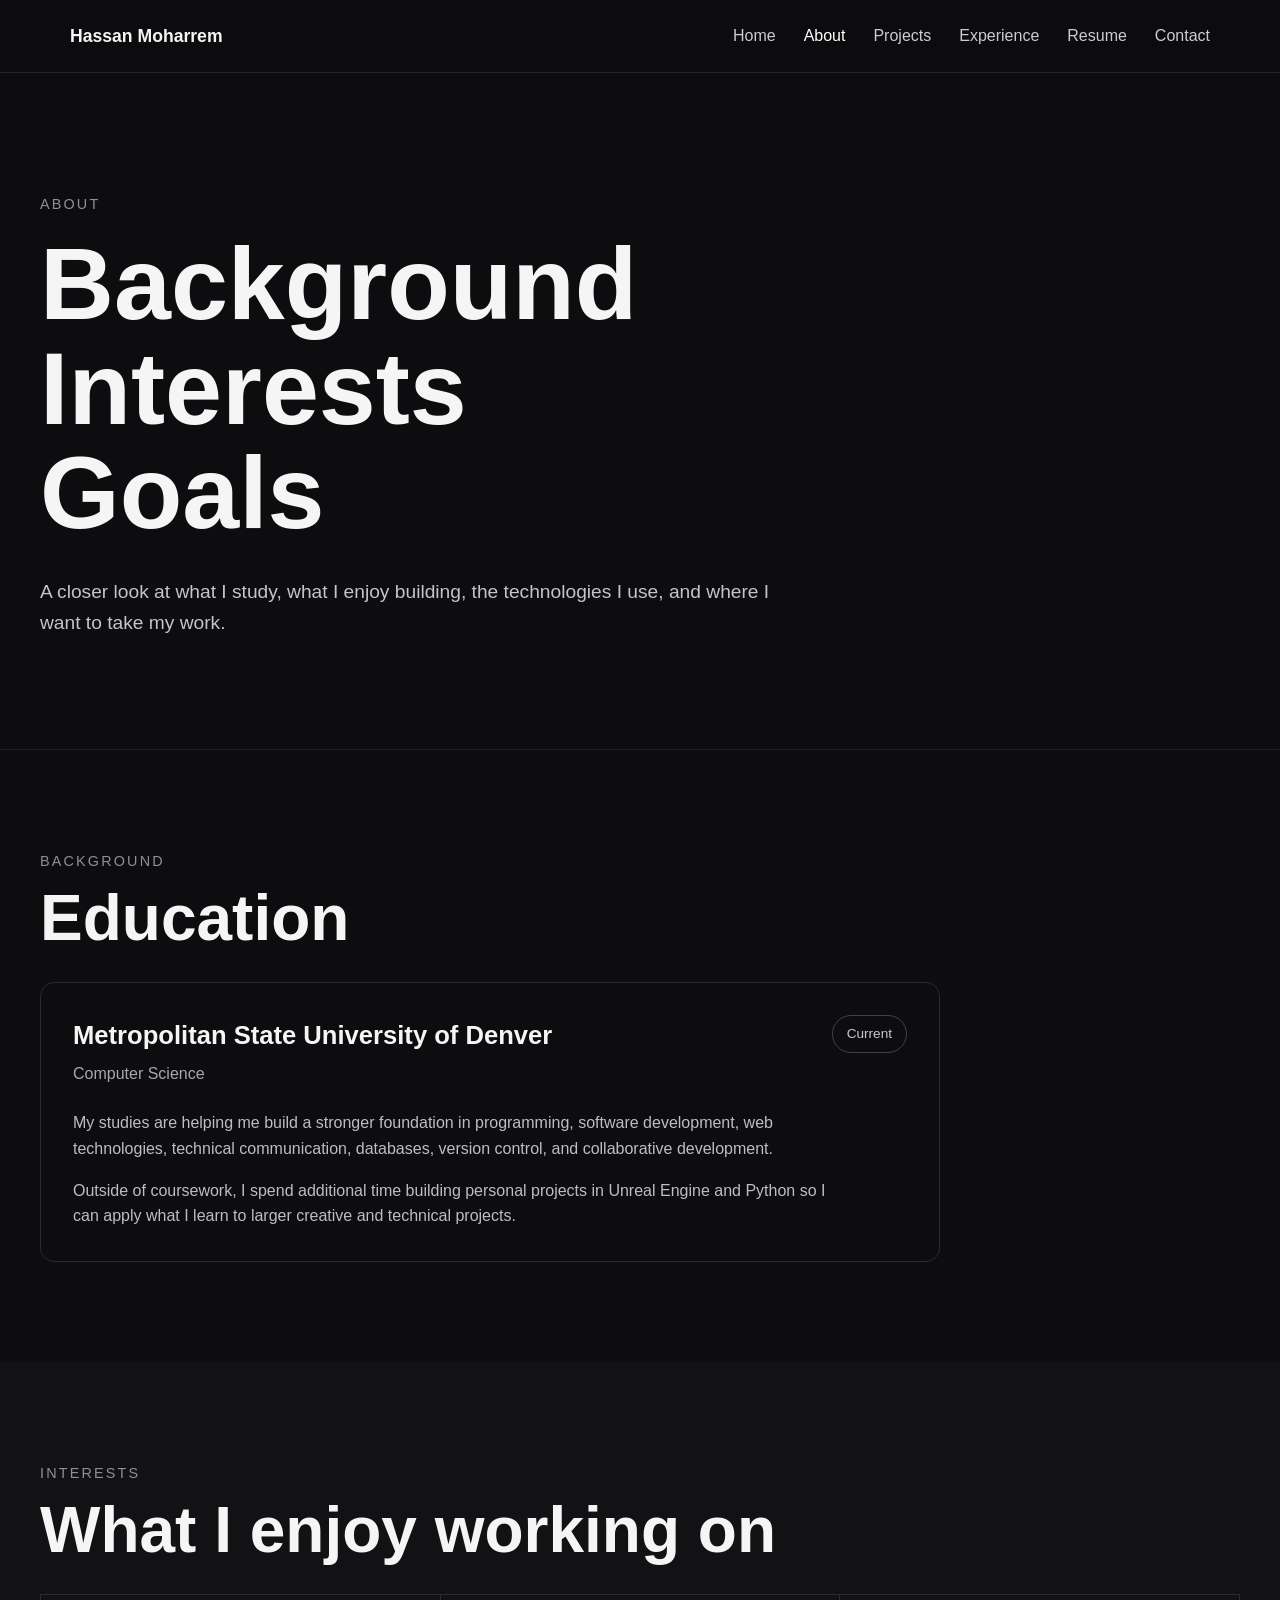
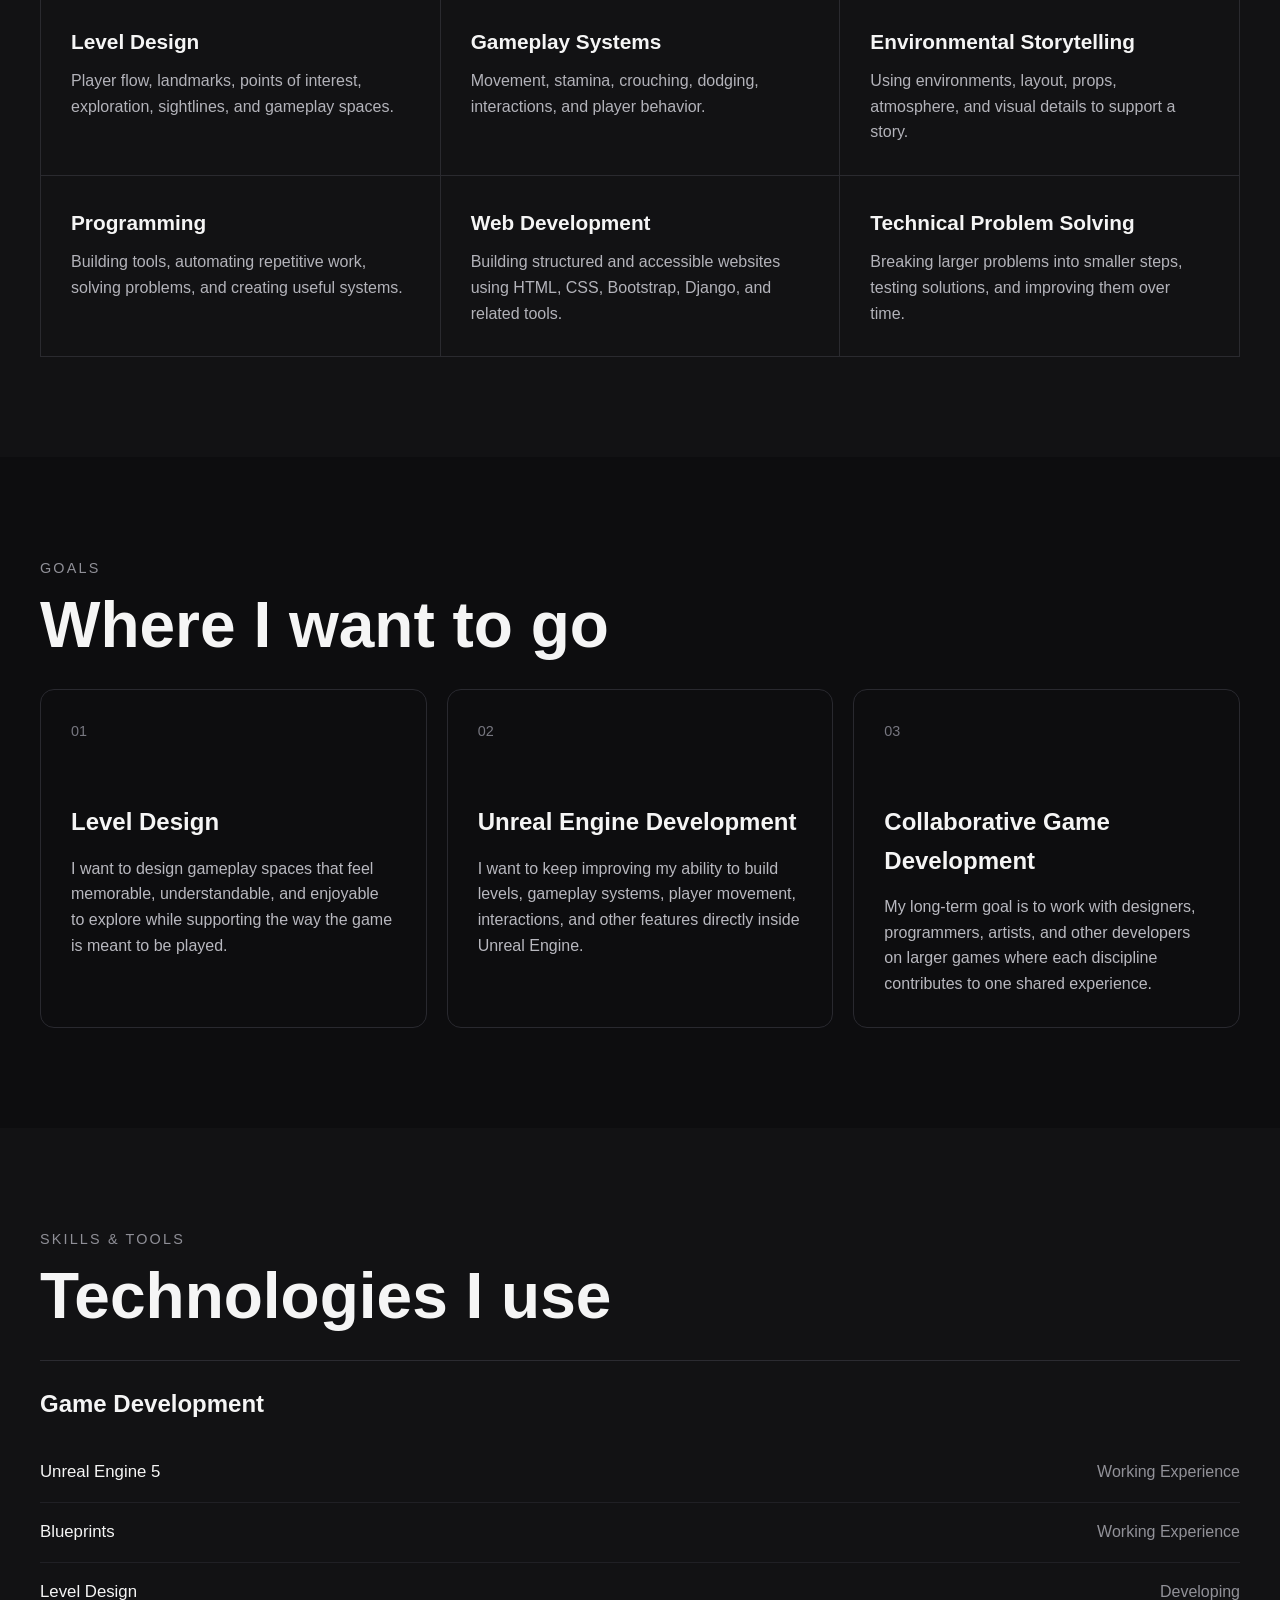
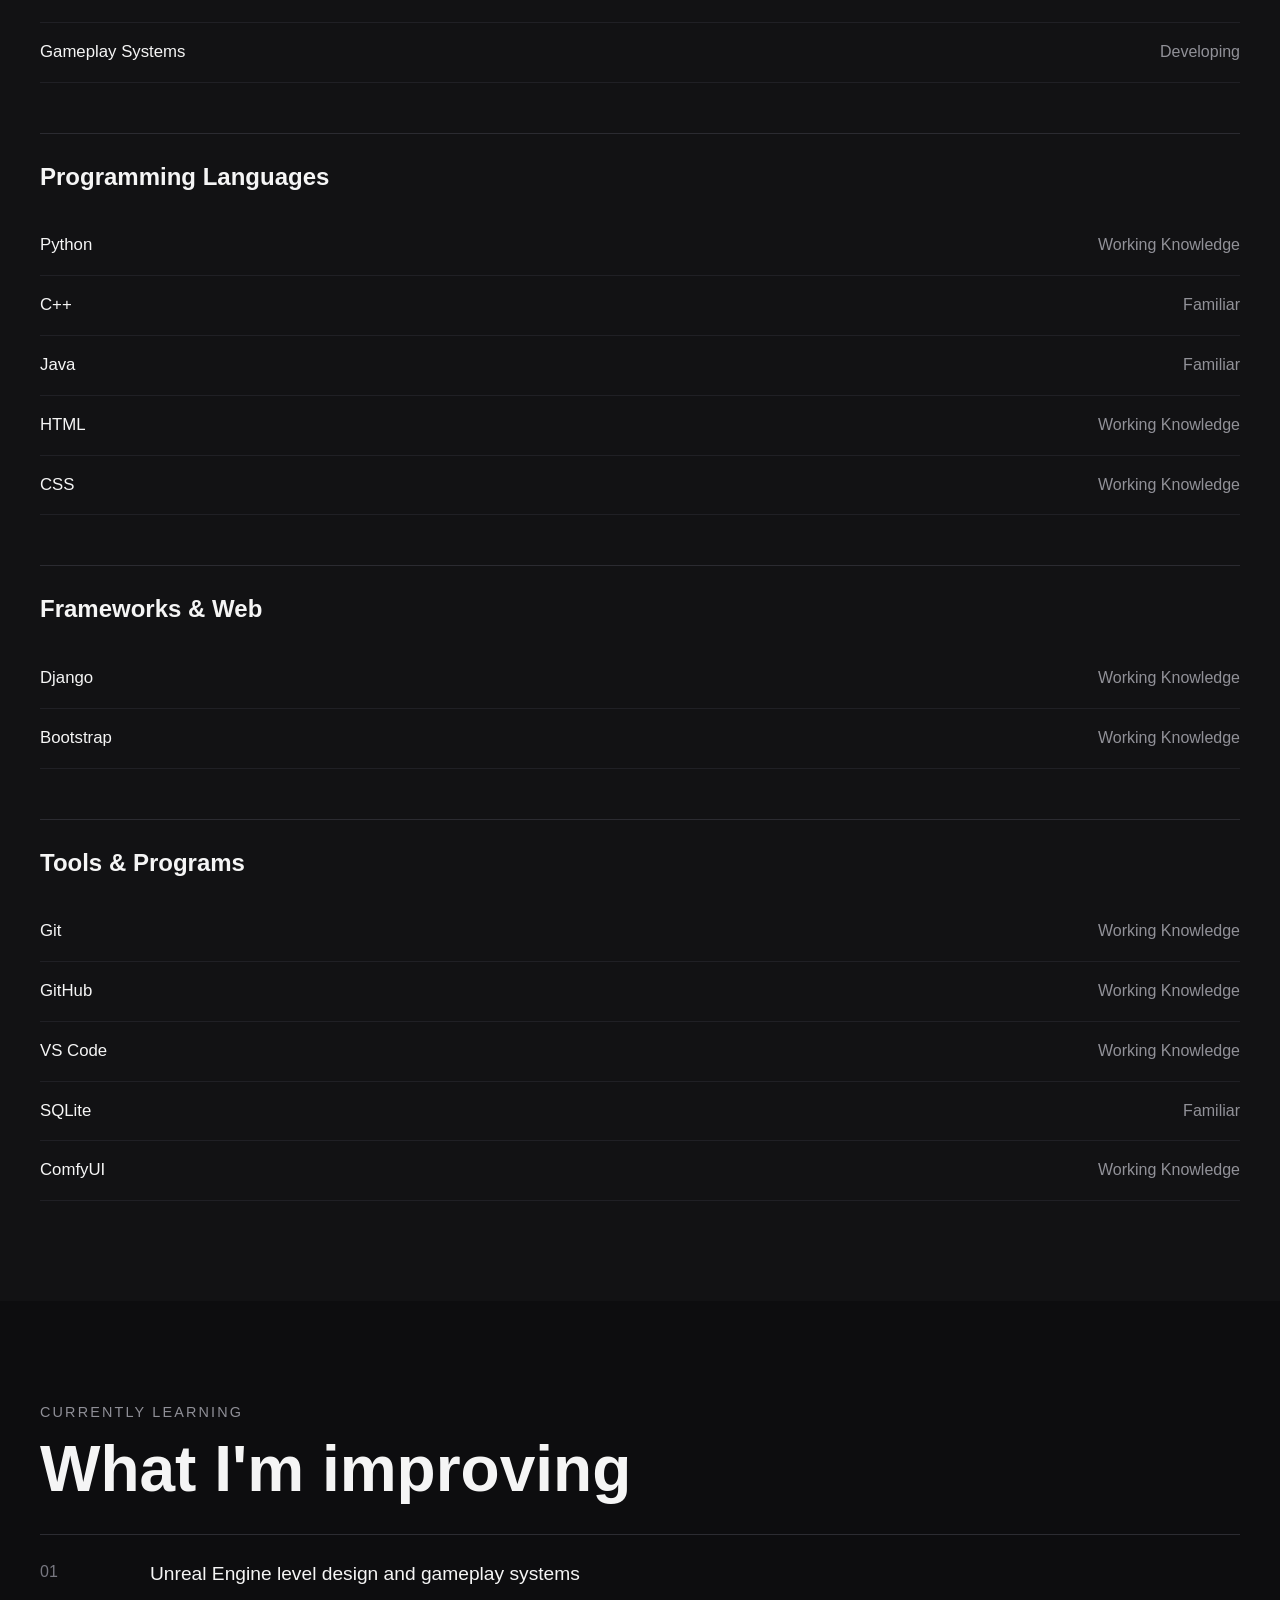
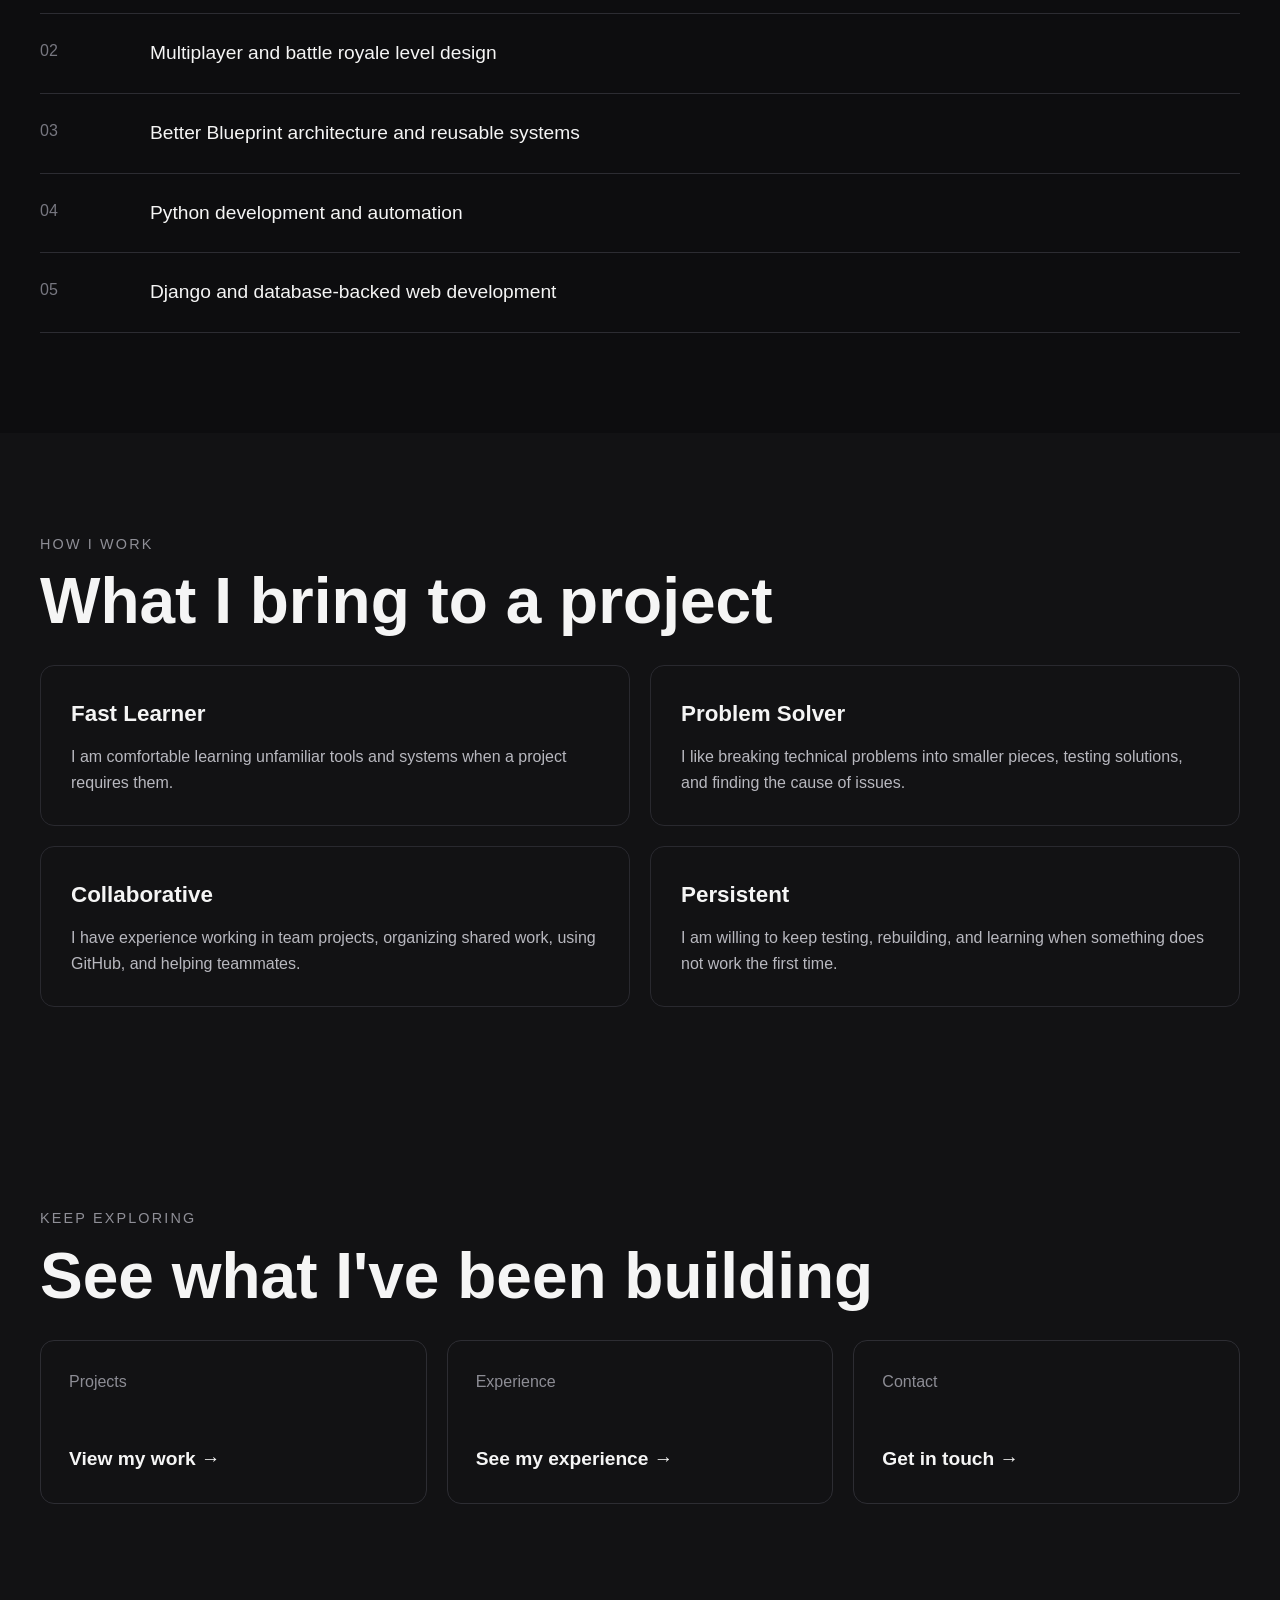
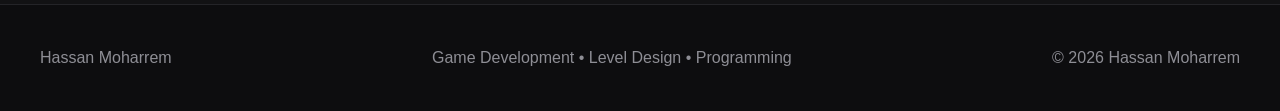
==== about.html @ 83b23154 "Create portfolio website structure and about page" ====
<!doctype html>
<html lang="en">
  <head>
    <meta charset="UTF-8" />

    <meta
      name="viewport"
      content="width=device-width, initial-scale=1.0"
    />

    <title>About | Hassan Moharrem</title>

    <link
      rel="stylesheet"
      href="css/style.css"
    />
  </head>

  <body>

    <header class="site-header">
      <div class="nav-container">

        <a
          href="index.html"
          class="logo"
        >
          Hassan Moharrem
        </a>

        <nav class="main-nav">
          <a href="index.html">Home</a>
          <a href="about.html" class="active-nav">About</a>
          <a href="projects.html">Projects</a>
          <a href="experience.html">Experience</a>
          <a href="resume.html">Resume</a>
          <a href="contact.html">Contact</a>
        </nav>

      </div>
    </header>


    <main>

      <!-- ABOUT HERO -->

      <section class="about-hero">

        <div class="section-container">

          <p class="section-label">
            ABOUT
          </p>

          <div class="about-hero-title">

            <span>
              Background
            </span>

            <span>
              Interests
            </span>

            <span>
              Goals
            </span>

          </div>

          <p class="about-hero-description">
            A closer look at what I study, what I enjoy building,
            the technologies I use, and where I want to take my work.
          </p>

        </div>

      </section>


      <!-- EDUCATION -->

      <section class="section">

        <div class="section-container">

          <p class="section-label">
            BACKGROUND
          </p>

          <h2>
            Education
          </h2>

          <div class="education-card">

            <div class="education-heading">

              <div>

                <h3>
                  Metropolitan State University of Denver
                </h3>

                <p class="education-subtitle">
                  Computer Science
                </p>

              </div>

              <span class="education-status">
                Current
              </span>

            </div>

            <p>
              My studies are helping me build a stronger foundation in
              programming, software development, web technologies,
              technical communication, databases, version control,
              and collaborative development.
            </p>

            <p>
              Outside of coursework, I spend additional time building
              personal projects in Unreal Engine and Python so I can apply
              what I learn to larger creative and technical projects.
            </p>

          </div>

        </div>

      </section>


      <!-- INTERESTS -->

      <section class="section alt-section">

        <div class="section-container">

          <p class="section-label">
            INTERESTS
          </p>

          <h2>
            What I enjoy working on
          </h2>

          <div class="interest-grid">

            <div class="interest-item">

              <h3>
                Level Design
              </h3>

              <p>
                Player flow, landmarks, points of interest, exploration,
                sightlines, and gameplay spaces.
              </p>

            </div>


            <div class="interest-item">

              <h3>
                Gameplay Systems
              </h3>

              <p>
                Movement, stamina, crouching, dodging,
                interactions, and player behavior.
              </p>

            </div>


            <div class="interest-item">

              <h3>
                Environmental Storytelling
              </h3>

              <p>
                Using environments, layout, props, atmosphere,
                and visual details to support a story.
              </p>

            </div>


            <div class="interest-item">

              <h3>
                Programming
              </h3>

              <p>
                Building tools, automating repetitive work,
                solving problems, and creating useful systems.
              </p>

            </div>


            <div class="interest-item">

              <h3>
                Web Development
              </h3>

              <p>
                Building structured and accessible websites using
                HTML, CSS, Bootstrap, Django, and related tools.
              </p>

            </div>


            <div class="interest-item">

              <h3>
                Technical Problem Solving
              </h3>

              <p>
                Breaking larger problems into smaller steps,
                testing solutions, and improving them over time.
              </p>

            </div>

          </div>

        </div>

      </section>


      <!-- GOALS -->

      <section class="section">

        <div class="section-container">

          <p class="section-label">
            GOALS
          </p>

          <h2>
            Where I want to go
          </h2>

          <div class="goal-grid">

            <div class="goal-card">

              <span class="card-number">
                01
              </span>

              <h3>
                Level Design
              </h3>

              <p>
                I want to design gameplay spaces that feel memorable,
                understandable, and enjoyable to explore while supporting
                the way the game is meant to be played.
              </p>

            </div>


            <div class="goal-card">

              <span class="card-number">
                02
              </span>

              <h3>
                Unreal Engine Development
              </h3>

              <p>
                I want to keep improving my ability to build levels,
                gameplay systems, player movement, interactions, and other
                features directly inside Unreal Engine.
              </p>

            </div>


            <div class="goal-card">

              <span class="card-number">
                03
              </span>

              <h3>
                Collaborative Game Development
              </h3>

              <p>
                My long-term goal is to work with designers, programmers,
                artists, and other developers on larger games where each
                discipline contributes to one shared experience.
              </p>

            </div>

          </div>

        </div>

      </section>


      <!-- SKILLS -->

      <section class="section alt-section">

        <div class="section-container">

          <p class="section-label">
            SKILLS & TOOLS
          </p>

          <h2>
            Technologies I use
          </h2>

          <div class="skills-layout">


            <div class="skill-category">

              <div class="skill-category-heading">

                <h3>
                  Game Development
                </h3>

              </div>

              <div class="skill-list">

                <div class="skill-row">
                  <span>Unreal Engine 5</span>
                  <span class="skill-level">Working Experience</span>
                </div>

                <div class="skill-row">
                  <span>Blueprints</span>
                  <span class="skill-level">Working Experience</span>
                </div>

                <div class="skill-row">
                  <span>Level Design</span>
                  <span class="skill-level">Developing</span>
                </div>

                <div class="skill-row">
                  <span>Gameplay Systems</span>
                  <span class="skill-level">Developing</span>
                </div>

              </div>

            </div>


            <div class="skill-category">

              <div class="skill-category-heading">

                <h3>
                  Programming Languages
                </h3>

              </div>

              <div class="skill-list">

                <div class="skill-row">
                  <span>Python</span>
                  <span class="skill-level">Working Knowledge</span>
                </div>

                <div class="skill-row">
                  <span>C++</span>
                  <span class="skill-level">Familiar</span>
                </div>

                <div class="skill-row">
                  <span>Java</span>
                  <span class="skill-level">Familiar</span>
                </div>

                <div class="skill-row">
                  <span>HTML</span>
                  <span class="skill-level">Working Knowledge</span>
                </div>

                <div class="skill-row">
                  <span>CSS</span>
                  <span class="skill-level">Working Knowledge</span>
                </div>

              </div>

            </div>


            <div class="skill-category">

              <div class="skill-category-heading">

                <h3>
                  Frameworks & Web
                </h3>

              </div>

              <div class="skill-list">

                <div class="skill-row">
                  <span>Django</span>
                  <span class="skill-level">Working Knowledge</span>
                </div>

                <div class="skill-row">
                  <span>Bootstrap</span>
                  <span class="skill-level">Working Knowledge</span>
                </div>

              </div>

            </div>


            <div class="skill-category">

              <div class="skill-category-heading">

                <h3>
                  Tools & Programs
                </h3>

              </div>

              <div class="skill-list">

                <div class="skill-row">
                  <span>Git</span>
                  <span class="skill-level">Working Knowledge</span>
                </div>

                <div class="skill-row">
                  <span>GitHub</span>
                  <span class="skill-level">Working Knowledge</span>
                </div>

                <div class="skill-row">
                  <span>VS Code</span>
                  <span class="skill-level">Working Knowledge</span>
                </div>

                <div class="skill-row">
                  <span>SQLite</span>
                  <span class="skill-level">Familiar</span>
                </div>

                <div class="skill-row">
                  <span>ComfyUI</span>
                  <span class="skill-level">Working Knowledge</span>
                </div>

              </div>

            </div>

          </div>

        </div>

      </section>


      <!-- CURRENT LEARNING -->

      <section class="section">

        <div class="section-container">

          <p class="section-label">
            CURRENTLY LEARNING
          </p>

          <h2>
            What I'm improving
          </h2>

          <div class="learning-list">

            <div class="learning-item">
              <span>01</span>
              <p>Unreal Engine level design and gameplay systems</p>
            </div>

            <div class="learning-item">
              <span>02</span>
              <p>Multiplayer and battle royale level design</p>
            </div>

            <div class="learning-item">
              <span>03</span>
              <p>Better Blueprint architecture and reusable systems</p>
            </div>

            <div class="learning-item">
              <span>04</span>
              <p>Python development and automation</p>
            </div>

            <div class="learning-item">
              <span>05</span>
              <p>Django and database-backed web development</p>
            </div>

          </div>

        </div>

      </section>


      <!-- HOW I WORK -->

      <section class="section alt-section">

        <div class="section-container">

          <p class="section-label">
            HOW I WORK
          </p>

          <h2>
            What I bring to a project
          </h2>

          <div class="strength-grid">

            <div class="strength-card">

              <h3>
                Fast Learner
              </h3>

              <p>
                I am comfortable learning unfamiliar tools and systems
                when a project requires them.
              </p>

            </div>


            <div class="strength-card">

              <h3>
                Problem Solver
              </h3>

              <p>
                I like breaking technical problems into smaller pieces,
                testing solutions, and finding the cause of issues.
              </p>

            </div>


            <div class="strength-card">

              <h3>
                Collaborative
              </h3>

              <p>
                I have experience working in team projects, organizing
                shared work, using GitHub, and helping teammates.
              </p>

            </div>


            <div class="strength-card">

              <h3>
                Persistent
              </h3>

              <p>
                I am willing to keep testing, rebuilding, and learning
                when something does not work the first time.
              </p>

            </div>

          </div>

        </div>

      </section>


      <!-- NEXT -->

      <section class="section about-next-section">

        <div class="section-container">

          <p class="section-label">
            KEEP EXPLORING
          </p>

          <h2>
            See what I've been building
          </h2>

          <div class="next-link-grid">

            <a
              href="projects.html"
              class="next-page-card"
            >

              <span>
                Projects
              </span>

              <strong>
                View my work →
              </strong>

            </a>


            <a
              href="experience.html"
              class="next-page-card"
            >

              <span>
                Experience
              </span>

              <strong>
                See my experience →
              </strong>

            </a>


            <a
              href="contact.html"
              class="next-page-card"
            >

              <span>
                Contact
              </span>

              <strong>
                Get in touch →
              </strong>

            </a>

          </div>

        </div>

      </section>

    </main>


    <footer class="site-footer">

      <div class="footer-container">

        <p>
          Hassan Moharrem
        </p>

        <p>
          Game Development • Level Design • Programming
        </p>

        <p>
          © 2026 Hassan Moharrem
        </p>

      </div>

    </footer>


    <script src="js/main.js"></script>

  </body>
</html>
---- css/style.css ----
* {
  box-sizing: border-box;
  margin: 0;
  padding: 0;
}

html {
  scroll-behavior: smooth;
}

body {
  background-color: #0d0d0f;
  color: #f5f5f5;
  font-family: Arial, Helvetica, sans-serif;
  line-height: 1.6;
}

a {
  color: inherit;
  text-decoration: none;
}


/* =========================================
   NAVIGATION
   ========================================= */

.site-header {
  position: sticky;
  top: 0;
  background-color: rgba(13, 13, 15, 0.95);
  border-bottom: 1px solid #242428;
  z-index: 1000;
}

.nav-container {
  max-width: 1200px;
  margin: 0 auto;
  padding: 22px 30px;

  display: flex;
  align-items: center;
  justify-content: space-between;
}

.logo {
  font-size: 1.1rem;
  font-weight: 700;
}

.main-nav {
  display: flex;
  gap: 28px;
}

.main-nav a {
  color: #ccccd1;
  transition: color 0.2s ease;
}

.main-nav a:hover {
  color: white;
}

.main-nav .active-nav {
  color: white;
}


/* =========================================
   HOME HERO
   ========================================= */

.hero {
  min-height: 78vh;

  display: flex;
  align-items: center;

  padding: 80px 30px;
}

.hero-content {
  max-width: 1200px;
  width: 100%;
  margin: 0 auto;
}

.hero-kicker {
  color: #9b9ba3;
  font-size: 1rem;
  margin-bottom: 20px;
}

.hero h1 {
  font-size: clamp(3.5rem, 9vw, 7rem);
  line-height: 0.95;
  margin-bottom: 30px;
}

.hero-description {
  max-width: 780px;
  color: #c8c8cd;
  font-size: 1.2rem;
  margin-bottom: 16px;
}

.hero-buttons {
  display: flex;
  gap: 16px;
  margin-top: 32px;
  flex-wrap: wrap;
}


/* =========================================
   BUTTONS
   ========================================= */

.button {
  display: inline-block;
  padding: 14px 22px;
  border-radius: 8px;
  font-weight: 600;

  transition:
    background-color 0.2s ease,
    border-color 0.2s ease,
    transform 0.2s ease;
}

.button:hover {
  transform: translateY(-2px);
}

.primary-button {
  background-color: #f5f5f5;
  color: #111111;
}

.primary-button:hover {
  background-color: #d8d8dc;
}

.secondary-button {
  border: 1px solid #44444b;
  color: #f5f5f5;
}

.secondary-button:hover {
  border-color: #777780;
}


/* =========================================
   GENERAL SECTIONS
   ========================================= */

.section {
  padding: 100px 30px;
}

.alt-section {
  background-color: #121214;
}

.section-container {
  max-width: 1200px;
  margin: 0 auto;
}

.section-label {
  color: #8f8f97;
  font-size: 0.9rem;
  letter-spacing: 0.15em;
  margin-bottom: 12px;
}

.section h2 {
  font-size: clamp(2.2rem, 5vw, 4rem);
  line-height: 1.05;
  margin-bottom: 30px;
}


/* =========================================
   HOME CURRENT FOCUS
   ========================================= */

.focus-grid {
  display: grid;
  grid-template-columns: repeat(2, 1fr);
  gap: 20px;
}

.focus-card {
  background-color: #151518;
  border: 1px solid #26262b;
  border-radius: 12px;
  padding: 28px;

  transition:
    transform 0.2s ease,
    border-color 0.2s ease;
}

.focus-card:hover {
  transform: translateY(-4px);
  border-color: #55555d;
}

.focus-card h3 {
  margin-bottom: 10px;
  font-size: 1.4rem;
}

.focus-card p {
  color: #bcbcc2;
}


/* =========================================
   FEATURED PROJECT
   ========================================= */

.featured-project {
  background-color: #121214;
}

.featured-description {
  color: #c5c5ca;
  max-width: 760px;
  font-size: 1.1rem;
  margin-bottom: 22px;
}

.project-tags {
  display: flex;
  gap: 10px;
  flex-wrap: wrap;
  margin-bottom: 30px;
}

.project-tags span {
  border: 1px solid #343439;
  border-radius: 999px;
  padding: 8px 14px;
  color: #bcbcc2;
  font-size: 0.9rem;

  transition:
    border-color 0.2s ease,
    color 0.2s ease;
}

.project-tags span:hover {
  border-color: #66666f;
  color: white;
}


/* =========================================
   HOME ABOUT
   ========================================= */

.home-about p {
  max-width: 720px;
  color: #c1c1c7;
  font-size: 1.1rem;
  margin-bottom: 22px;
}

.text-link {
  font-weight: 600;
}

.text-link:hover {
  text-decoration: underline;
}


/* =========================================
   ABOUT HERO
   ========================================= */

.about-hero {
  padding: 120px 30px 110px;
  border-bottom: 1px solid #202024;
}

.about-hero-title {
  display: flex;
  flex-direction: column;
  gap: 4px;

  margin-top: 18px;
  margin-bottom: 34px;

  font-size: clamp(3rem, 8vw, 6.5rem);
  line-height: 0.98;
  font-weight: 700;
}

.about-hero-title span {
  display: block;
}

.about-hero-description {
  max-width: 760px;
  color: #c4c4ca;
  font-size: 1.2rem;
}


/* =========================================
   EDUCATION
   ========================================= */

.education-card {
  border: 1px solid #2a2a30;
  border-radius: 14px;
  padding: 32px;
  max-width: 900px;
}

.education-heading {
  display: flex;
  justify-content: space-between;
  gap: 30px;
  align-items: flex-start;
  margin-bottom: 24px;
}

.education-heading h3 {
  font-size: 1.6rem;
}

.education-subtitle {
  color: #a7a7af;
  margin-top: 5px;
}

.education-status {
  border: 1px solid #414148;
  border-radius: 999px;
  padding: 7px 14px;
  color: #c7c7cd;
  font-size: 0.85rem;
}

.education-card > p {
  color: #bdbdc4;
  max-width: 780px;
  margin-top: 16px;
}


/* =========================================
   INTERESTS
   ========================================= */

.interest-grid {
  display: grid;
  grid-template-columns: repeat(3, 1fr);
  gap: 1px;

  background-color: #2a2a2f;
  border: 1px solid #2a2a2f;
}

.interest-item {
  background-color: #121214;
  padding: 30px;
  min-height: 180px;
}

.interest-item h3 {
  margin-bottom: 10px;
  font-size: 1.3rem;
}

.interest-item p {
  color: #b3b3ba;
}


/* =========================================
   GOALS
   ========================================= */

.goal-grid {
  display: grid;
  grid-template-columns: repeat(3, 1fr);
  gap: 20px;
}

.goal-card {
  border: 1px solid #29292f;
  border-radius: 14px;
  padding: 30px;
  min-height: 300px;

  display: flex;
  flex-direction: column;

  transition:
    transform 0.2s ease,
    border-color 0.2s ease;
}

.goal-card:hover {
  transform: translateY(-4px);
  border-color: #55555d;
}

.card-number {
  color: #777780;
  font-size: 0.9rem;
  margin-bottom: 60px;
}

.goal-card h3 {
  font-size: 1.5rem;
  margin-bottom: 14px;
}

.goal-card p {
  color: #b8b8bf;
}


/* =========================================
   SKILLS
   ========================================= */

.skills-layout {
  display: grid;
  gap: 50px;
}

.skill-category {
  border-top: 1px solid #2b2b31;
  padding-top: 24px;
}

.skill-category-heading {
  margin-bottom: 20px;
}

.skill-category-heading h3 {
  font-size: 1.5rem;
}

.skill-list {
  display: grid;
}

.skill-row {
  display: flex;
  justify-content: space-between;
  gap: 30px;

  padding: 16px 0;
  border-bottom: 1px solid #202025;
}

.skill-row > span:first-child {
  font-size: 1.05rem;
}

.skill-level {
  color: #919198;
  text-align: right;
}


/* =========================================
   CURRENT LEARNING
   ========================================= */

.learning-list {
  border-top: 1px solid #2c2c32;
}

.learning-item {
  display: grid;
  grid-template-columns: 80px 1fr;
  gap: 30px;

  padding: 24px 0;
  border-bottom: 1px solid #2c2c32;
}

.learning-item span {
  color: #777780;
}

.learning-item p {
  font-size: 1.2rem;
}


/* =========================================
   STRENGTHS
   ========================================= */

.strength-grid {
  display: grid;
  grid-template-columns: repeat(2, 1fr);
  gap: 20px;
}

.strength-card {
  border: 1px solid #29292f;
  border-radius: 14px;
  padding: 30px;

  transition:
    transform 0.2s ease,
    border-color 0.2s ease;
}

.strength-card:hover {
  transform: translateY(-4px);
  border-color: #55555d;
}

.strength-card h3 {
  font-size: 1.4rem;
  margin-bottom: 12px;
}

.strength-card p {
  color: #b8b8bf;
}


/* =========================================
   NEXT PAGE LINKS
   ========================================= */

.about-next-section {
  background-color: #121214;
}

.next-link-grid {
  display: grid;
  grid-template-columns: repeat(3, 1fr);
  gap: 20px;
}

.next-page-card {
  border: 1px solid #2d2d33;
  border-radius: 14px;
  padding: 28px;

  display: flex;
  flex-direction: column;
  gap: 50px;

  transition:
    transform 0.2s ease,
    border-color 0.2s ease,
    background-color 0.2s ease;
}

.next-page-card:hover {
  transform: translateY(-4px);
  border-color: #585860;
  background-color: #17171a;
}

.next-page-card span {
  color: #8d8d95;
}

.next-page-card strong {
  font-size: 1.2rem;
}


/* =========================================
   FOOTER
   ========================================= */

.site-footer {
  border-top: 1px solid #242428;
  padding: 40px 30px;
}

.footer-container {
  max-width: 1200px;
  margin: 0 auto;

  color: #8e8e95;

  display: flex;
  justify-content: space-between;
  gap: 20px;
  flex-wrap: wrap;
}


/* =========================================
   RESPONSIVE DESIGN
   ========================================= */

@media (max-width: 950px) {

  .goal-grid {
    grid-template-columns: 1fr;
  }

  .goal-card {
    min-height: auto;
  }

  .card-number {
    margin-bottom: 30px;
  }

  .interest-grid {
    grid-template-columns: repeat(2, 1fr);
  }

  .next-link-grid {
    grid-template-columns: 1fr;
  }

}


@media (max-width: 800px) {

  .nav-container {
    flex-direction: column;
    gap: 18px;
  }

  .main-nav {
    flex-wrap: wrap;
    justify-content: center;
    gap: 16px;
  }

  .hero {
    min-height: auto;
  }

  .focus-grid {
    grid-template-columns: 1fr;
  }

  .strength-grid {
    grid-template-columns: 1fr;
  }

  .footer-container {
    flex-direction: column;
  }

}


@media (max-width: 650px) {

  .section {
    padding: 75px 20px;
  }

  .about-hero {
    padding: 90px 20px 75px;
  }

  .interest-grid {
    grid-template-columns: 1fr;
  }

  .education-heading {
    flex-direction: column;
  }

  .skill-row {
    flex-direction: column;
    gap: 4px;
  }

  .skill-level {
    text-align: left;
  }

  .learning-item {
    grid-template-columns: 45px 1fr;
    gap: 15px;
  }

}
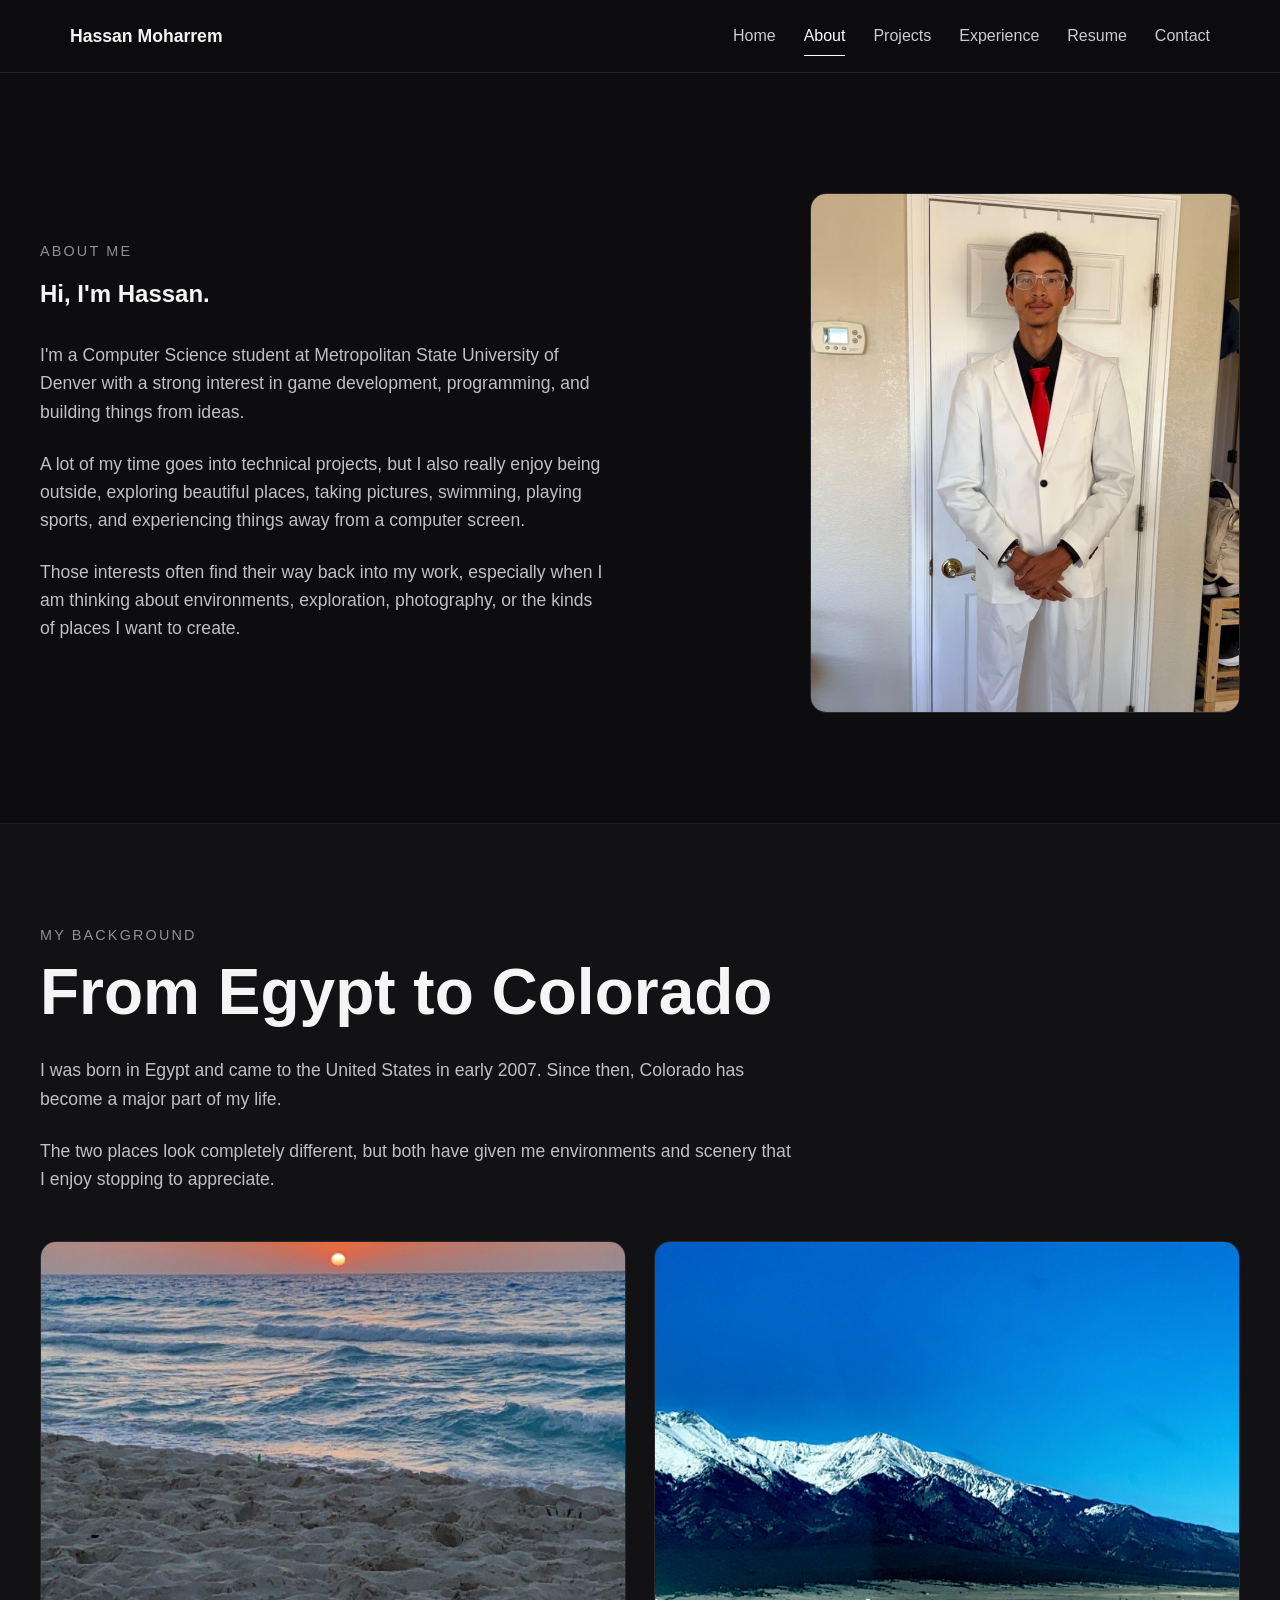
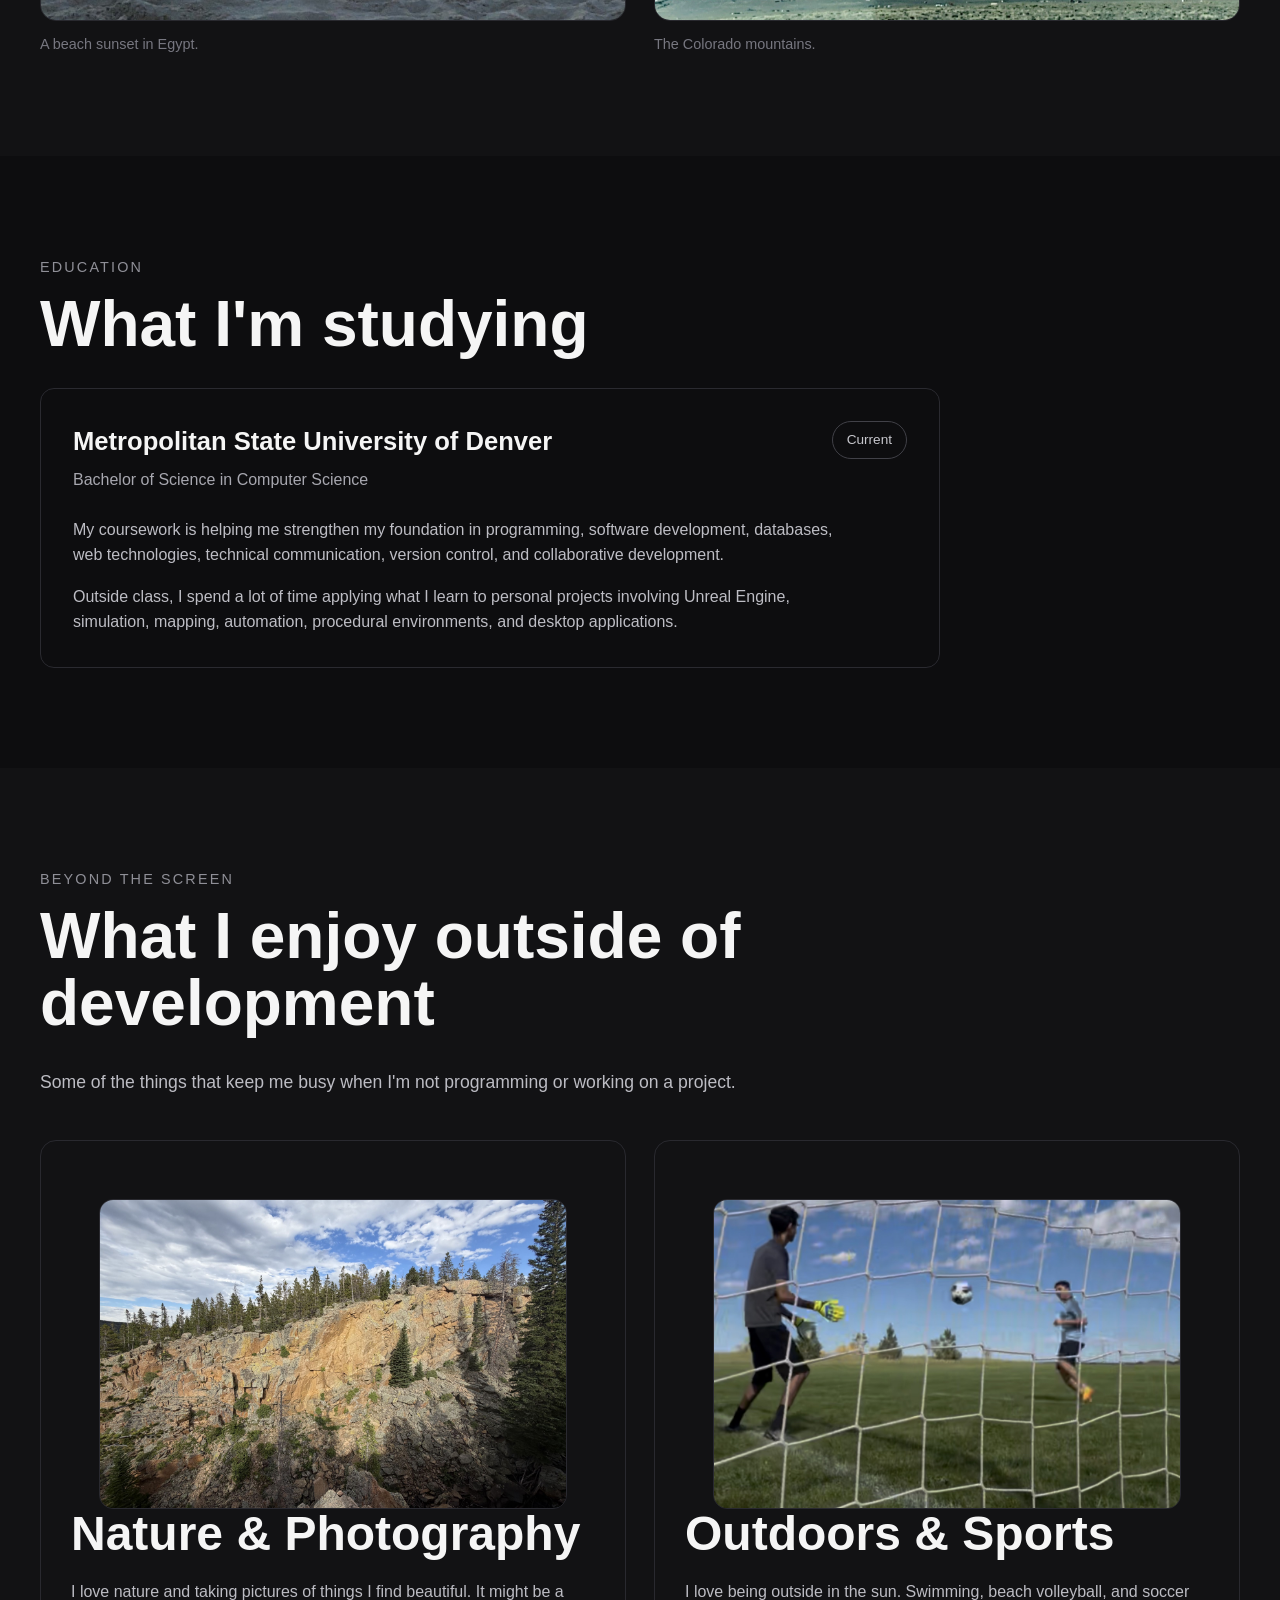
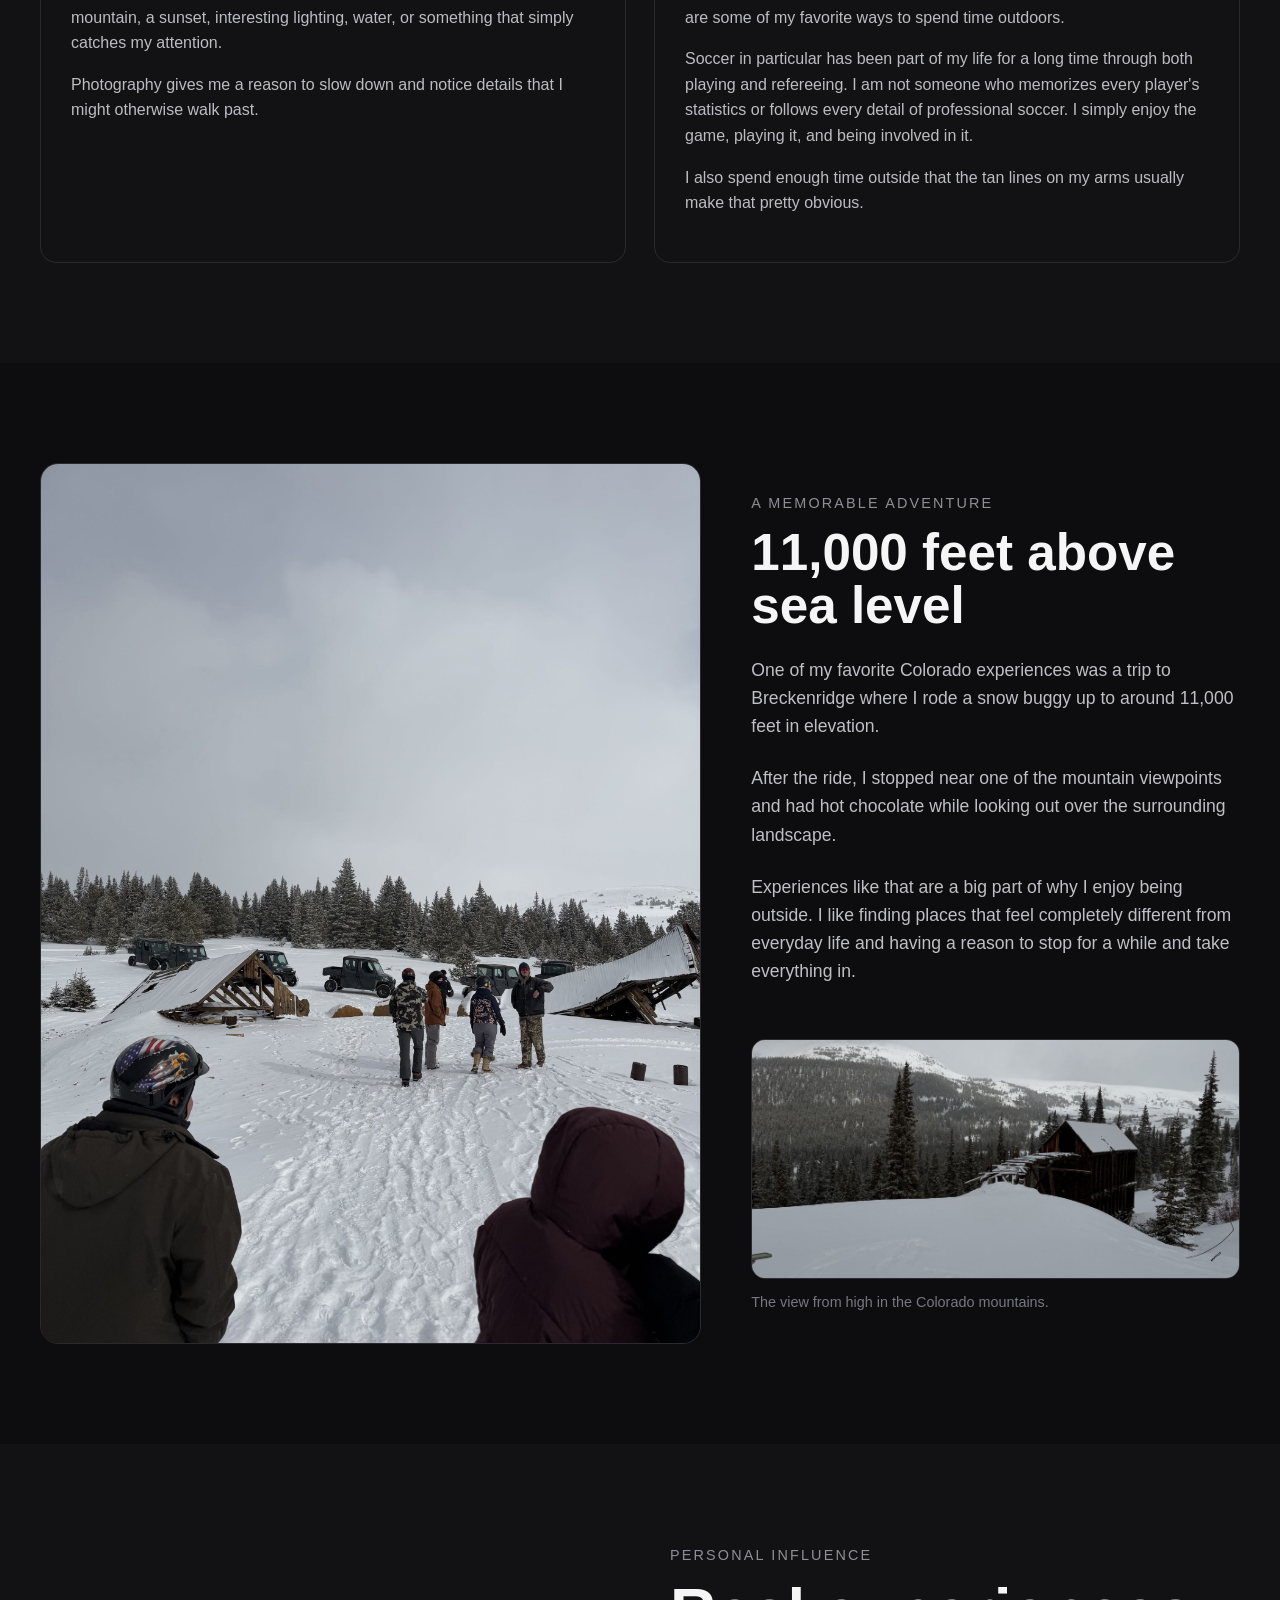
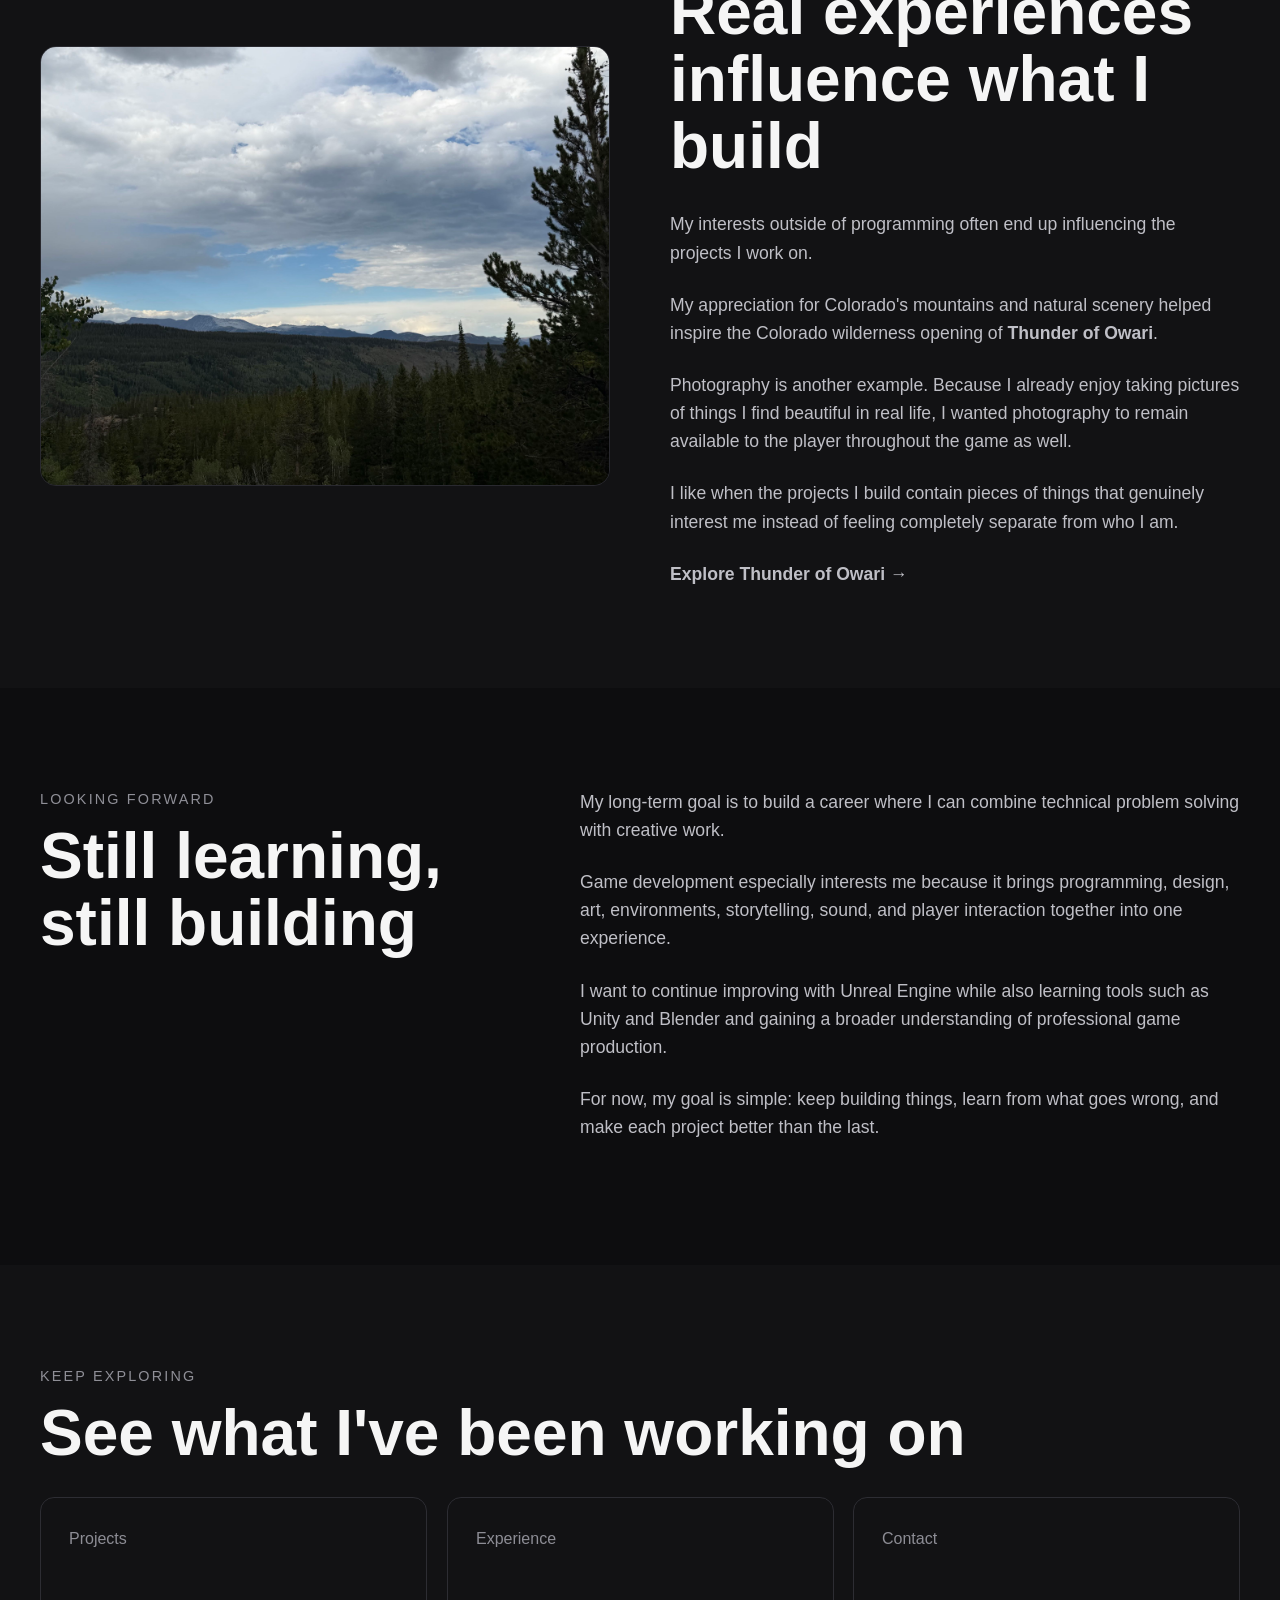
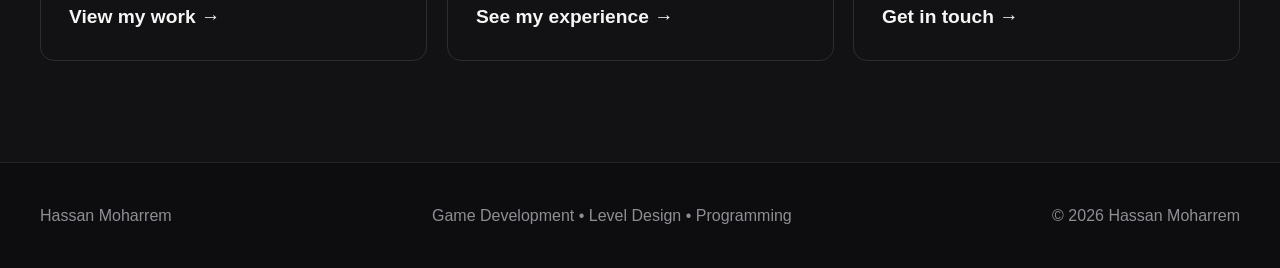
==== commit 9a49dcbc: "Finalize About Me Page" ====
--- a/about.html
+++ b/about.html
@@ -1,6 +1,8 @@
 <!doctype html>
 <html lang="en">
+
   <head>
+
     <meta charset="UTF-8" />
 
     <meta
@@ -14,11 +16,19 @@
       rel="stylesheet"
       href="css/style.css"
     />
+
   </head>
 
+
   <body>
 
+
+    <!-- =========================================
+         NAVIGATION
+         ========================================= -->
+
     <header class="site-header">
+
       <div class="nav-container">
 
         <a
@@ -28,70 +38,270 @@
           Hassan Moharrem
         </a>
 
+
         <nav class="main-nav">
-          <a href="index.html">Home</a>
-          <a href="about.html" class="active-nav">About</a>
-          <a href="projects.html">Projects</a>
-          <a href="experience.html">Experience</a>
-          <a href="resume.html">Resume</a>
-          <a href="contact.html">Contact</a>
+
+          <a href="index.html">
+            Home
+          </a>
+
+          <a
+            href="about.html"
+            class="active-nav"
+          >
+            About
+          </a>
+
+          <a href="projects.html">
+            Projects
+          </a>
+
+          <a href="experience.html">
+            Experience
+          </a>
+
+          <a href="resume.html">
+            Resume
+          </a>
+
+          <a href="contact.html">
+            Contact
+          </a>
+
         </nav>
 
       </div>
+
     </header>
 
 
+
     <main>
 
-      <!-- ABOUT HERO -->
+
+      <!-- =========================================
+           ABOUT HERO
+           ========================================= -->
 
       <section class="about-hero">
 
         <div class="section-container">
 
+          <div
+            style="
+              display: grid;
+              grid-template-columns: repeat(auto-fit, minmax(320px, 1fr));
+              gap: 70px;
+              align-items: center;
+            "
+          >
+
+
+            <div>
+
+              <p class="section-label">
+                ABOUT ME
+              </p>
+
+
+              <h1
+                style="
+                  margin-bottom: 28px;
+                "
+              >
+                Hi, I'm Hassan.
+              </h1>
+
+
+              <div class="project-detail-text">
+
+                <p>
+                  I'm a Computer Science student at Metropolitan
+                  State University of Denver with a strong interest
+                  in game development, programming, and building
+                  things from ideas.
+                </p>
+
+                <p>
+                  A lot of my time goes into technical projects,
+                  but I also really enjoy being outside, exploring
+                  beautiful places, taking pictures, swimming,
+                  playing sports, and experiencing things away from
+                  a computer screen.
+                </p>
+
+                <p>
+                  Those interests often find their way back into my
+                  work, especially when I am thinking about
+                  environments, exploration, photography, or the
+                  kinds of places I want to create.
+                </p>
+
+              </div>
+
+            </div>
+
+
+
+            <figure
+              class="project-image"
+              style="
+                margin: 0 0 0 auto;
+                width: min(100%, 430px);
+              "
+            >
+
+              <img
+                src="images/about/profile.jpg"
+                alt="Hassan Moharrem"
+                style="
+                  width: 100%;
+                  height: 520px;
+                  object-fit: cover;
+                  object-position: center top;
+                  border-radius: 16px;
+                "
+              />
+
+            </figure>
+
+
+          </div>
+
+        </div>
+
+      </section>
+
+
+
+      <!-- =========================================
+           EGYPT TO COLORADO
+           ========================================= -->
+
+      <section class="section alt-section">
+
+        <div class="section-container">
+
+          <div
+            style="
+              max-width: 760px;
+              margin-bottom: 48px;
+            "
+          >
+
+            <p class="section-label">
+              MY BACKGROUND
+            </p>
+
+            <h2>
+              From Egypt to Colorado
+            </h2>
+
+
+            <div class="project-detail-text">
+
+              <p>
+                I was born in Egypt and came to the United States
+                in early 2007. Since then, Colorado has become a
+                major part of my life.
+              </p>
+
+              <p>
+                The two places look completely different, but both
+                have given me environments and scenery that I enjoy
+                stopping to appreciate.
+              </p>
+
+            </div>
+
+          </div>
+
+
+
+          <div
+            style="
+              display: grid;
+              grid-template-columns: repeat(auto-fit, minmax(320px, 1fr));
+              gap: 28px;
+            "
+          >
+
+
+            <figure
+              class="project-image"
+              style="margin: 0;"
+            >
+
+              <img
+                src="images/about/egypt-beach-sunset.jpg"
+                alt="Beach sunset in Egypt"
+                loading="lazy"
+                style="
+                  width: 100%;
+                  height: 380px;
+                  object-fit: cover;
+                  object-position: center;
+                  border-radius: 16px;
+                "
+              />
+
+              <figcaption>
+                A beach sunset in Egypt.
+              </figcaption>
+
+            </figure>
+
+
+
+            <figure
+              class="project-image"
+              style="margin: 0;"
+            >
+
+              <img
+                src="images/about/colorado-mountains.jpg"
+                alt="Colorado mountain landscape"
+                loading="lazy"
+                style="
+                  width: 100%;
+                  height: 380px;
+                  object-fit: cover;
+                  object-position: center;
+                  border-radius: 16px;
+                "
+              />
+
+              <figcaption>
+                The Colorado mountains.
+              </figcaption>
+
+            </figure>
+
+
+          </div>
+
+        </div>
+
+      </section>
+
+
+
+      <!-- =========================================
+           EDUCATION
+           ========================================= -->
+
+      <section class="section">
+
+        <div class="section-container">
+
           <p class="section-label">
-            ABOUT
+            EDUCATION
           </p>
 
-          <div class="about-hero-title">
-
-            <span>
-              Background
-            </span>
-
-            <span>
-              Interests
-            </span>
-
-            <span>
-              Goals
-            </span>
-
-          </div>
-
-          <p class="about-hero-description">
-            A closer look at what I study, what I enjoy building,
-            the technologies I use, and where I want to take my work.
-          </p>
-
-        </div>
-
-      </section>
-
-
-      <!-- EDUCATION -->
-
-      <section class="section">
-
-        <div class="section-container">
-
-          <p class="section-label">
-            BACKGROUND
-          </p>
-
           <h2>
-            Education
+            What I'm studying
           </h2>
+
 
           <div class="education-card">
 
@@ -104,10 +314,11 @@
                 </h3>
 
                 <p class="education-subtitle">
-                  Computer Science
+                  Bachelor of Science in Computer Science
                 </p>
 
               </div>
+
 
               <span class="education-status">
                 Current
@@ -115,17 +326,19 @@
 
             </div>
 
+
             <p>
-              My studies are helping me build a stronger foundation in
-              programming, software development, web technologies,
-              technical communication, databases, version control,
-              and collaborative development.
+              My coursework is helping me strengthen my foundation
+              in programming, software development, databases,
+              web technologies, technical communication, version
+              control, and collaborative development.
             </p>
 
             <p>
-              Outside of coursework, I spend additional time building
-              personal projects in Unreal Engine and Python so I can apply
-              what I learn to larger creative and technical projects.
+              Outside class, I spend a lot of time applying what
+              I learn to personal projects involving Unreal Engine,
+              simulation, mapping, automation, procedural
+              environments, and desktop applications.
             </p>
 
           </div>
@@ -135,105 +348,388 @@
       </section>
 
 
-      <!-- INTERESTS -->
+
+      <!-- =========================================
+           BEYOND THE SCREEN
+           ========================================= -->
 
       <section class="section alt-section">
 
         <div class="section-container">
 
-          <p class="section-label">
-            INTERESTS
-          </p>
-
-          <h2>
-            What I enjoy working on
-          </h2>
-
-          <div class="interest-grid">
-
-            <div class="interest-item">
-
-              <h3>
-                Level Design
-              </h3>
-
-              <p>
-                Player flow, landmarks, points of interest, exploration,
-                sightlines, and gameplay spaces.
+          <div
+            style="
+              max-width: 760px;
+              margin-bottom: 44px;
+            "
+          >
+
+            <p class="section-label">
+              BEYOND THE SCREEN
+            </p>
+
+            <h2>
+              What I enjoy outside of development
+            </h2>
+
+            <p class="projects-next-description">
+              Some of the things that keep me busy when I'm not
+              programming or working on a project.
+            </p>
+
+          </div>
+
+
+
+          <div
+            style="
+              display: grid;
+              grid-template-columns: repeat(auto-fit, minmax(320px, 1fr));
+              gap: 28px;
+            "
+          >
+
+
+            <article class="project-card">
+
+              <figure
+                class="project-image"
+                style="
+                  margin: 0;
+                  padding: 28px 28px 0 28px;
+                "
+              >
+
+                <img
+                  src="images/about/nature-photography.jpg"
+                  alt="Nature photograph taken by Hassan"
+                  loading="lazy"
+                  style="
+                    width: 100%;
+                    height: 310px;
+                    object-fit: cover;
+                    object-position: center;
+                    border-radius: 14px;
+                  "
+                />
+
+              </figure>
+
+
+              <div class="project-card-content">
+
+                <h3>
+                  Nature & Photography
+                </h3>
+
+                <p class="project-card-description">
+                  I love nature and taking pictures of things I
+                  find beautiful. It might be a mountain, a sunset,
+                  interesting lighting, water, or something that
+                  simply catches my attention.
+                </p>
+
+                <p class="project-card-description">
+                  Photography gives me a reason to slow down and
+                  notice details that I might otherwise walk past.
+                </p>
+
+              </div>
+
+            </article>
+
+
+
+            <article class="project-card">
+
+              <figure
+                class="project-image"
+                style="
+                  margin: 0;
+                  padding: 28px 28px 0 28px;
+                "
+              >
+
+                <img
+                  src="images/about/outdoor-sports.jpg"
+                  alt="Playing soccer outdoors"
+                  loading="lazy"
+                  style="
+                    width: 100%;
+                    height: 310px;
+                    object-fit: cover;
+                    object-position: center;
+                    border-radius: 14px;
+                  "
+                />
+
+              </figure>
+
+
+              <div class="project-card-content">
+
+                <h3>
+                  Outdoors & Sports
+                </h3>
+
+                <p class="project-card-description">
+                  I love being outside in the sun. Swimming,
+                  beach volleyball, and soccer are some of my
+                  favorite ways to spend time outdoors.
+                </p>
+
+                <p class="project-card-description">
+                  Soccer in particular has been part of my life
+                  for a long time through both playing and
+                  refereeing. I am not someone who memorizes every
+                  player's statistics or follows every detail of
+                  professional soccer. I simply enjoy the game,
+                  playing it, and being involved in it.
+                </p>
+
+                <p class="project-card-description">
+                  I also spend enough time outside that the tan
+                  lines on my arms usually make that pretty obvious.
+                </p>
+
+              </div>
+
+            </article>
+
+
+          </div>
+
+        </div>
+
+      </section>
+
+
+
+      <!-- =========================================
+           BRECKENRIDGE FEATURE
+           ========================================= -->
+
+      <section class="section">
+
+        <div class="section-container">
+
+          <div
+            style="
+              display: grid;
+              grid-template-columns: minmax(0, 1.15fr) minmax(320px, 0.85fr);
+              gap: 50px;
+              align-items: stretch;
+            "
+          >
+
+
+            <!-- LARGE FEATURE IMAGE -->
+
+            <figure
+              class="project-image"
+              style="
+                margin: 0;
+                height: 100%;
+              "
+            >
+
+              <img
+                src="images/about/breckenridge-snow-buggy.jpg"
+                alt="Snow buggy trip near Breckenridge Colorado"
+                loading="lazy"
+                style="
+                  width: 100%;
+                  height: 100%;
+                  min-height: 620px;
+                  object-fit: cover;
+                  object-position: center;
+                  border-radius: 18px;
+                "
+              />
+
+            </figure>
+
+
+
+            <!-- STORY COLUMN -->
+
+            <div
+              style="
+                display: flex;
+                flex-direction: column;
+                justify-content: center;
+              "
+            >
+
+              <p class="section-label">
+                A MEMORABLE ADVENTURE
               </p>
 
+              <h2
+                style="
+                  margin-bottom: 24px;
+                  font-size: clamp(2.4rem, 4vw, 4.2rem);
+                  line-height: 1.02;
+                "
+              >
+                11,000 feet above sea level
+              </h2>
+
+
+              <div class="project-detail-text">
+
+                <p>
+                  One of my favorite Colorado experiences was a
+                  trip to Breckenridge where I rode a snow buggy
+                  up to around 11,000 feet in elevation.
+                </p>
+
+                <p>
+                  After the ride, I stopped near one of the mountain
+                  viewpoints and had hot chocolate while looking out
+                  over the surrounding landscape.
+                </p>
+
+                <p>
+                  Experiences like that are a big part of why I
+                  enjoy being outside. I like finding places that
+                  feel completely different from everyday life and
+                  having a reason to stop for a while and take
+                  everything in.
+                </p>
+
+              </div>
+
+
+              <figure
+                class="project-image"
+                style="
+                  margin: 30px 0 0 0;
+                "
+              >
+
+                <img
+                  src="images/about/breckenridge-viewpoint.jpg"
+                  alt="Mountain viewpoint near Breckenridge Colorado"
+                  loading="lazy"
+                  style="
+                    width: 100%;
+                    height: 240px;
+                    object-fit: cover;
+                    object-position: center;
+                    border-radius: 14px;
+                  "
+                />
+
+                <figcaption>
+                  The view from high in the Colorado mountains.
+                </figcaption>
+
+              </figure>
+
             </div>
 
 
-            <div class="interest-item">
-
-              <h3>
-                Gameplay Systems
-              </h3>
-
-              <p>
-                Movement, stamina, crouching, dodging,
-                interactions, and player behavior.
+          </div>
+
+        </div>
+
+      </section>
+
+
+
+      <!-- =========================================
+           PERSONAL INFLUENCE
+           ========================================= -->
+
+      <section class="section alt-section">
+
+        <div class="section-container">
+
+          <div
+            style="
+              display: grid;
+              grid-template-columns: repeat(auto-fit, minmax(320px, 1fr));
+              gap: 60px;
+              align-items: center;
+            "
+          >
+
+
+            <figure
+              class="project-image"
+              style="margin: 0;"
+            >
+
+              <img
+                src="images/about/nature-inspiration.jpg"
+                alt="Natural landscape that inspires Hassan's creative work"
+                loading="lazy"
+                style="
+                  width: 100%;
+                  height: 440px;
+                  object-fit: cover;
+                  object-position: center;
+                  border-radius: 16px;
+                "
+              />
+
+            </figure>
+
+
+
+            <div>
+
+              <p class="section-label">
+                PERSONAL INFLUENCE
               </p>
 
+              <h2>
+                Real experiences influence what I build
+              </h2>
+
+
+              <div class="project-detail-text">
+
+                <p>
+                  My interests outside of programming often end
+                  up influencing the projects I work on.
+                </p>
+
+                <p>
+                  My appreciation for Colorado's mountains and
+                  natural scenery helped inspire the Colorado
+                  wilderness opening of
+                  <strong>Thunder of Owari</strong>.
+                </p>
+
+                <p>
+                  Photography is another example. Because I already
+                  enjoy taking pictures of things I find beautiful
+                  in real life, I wanted photography to remain
+                  available to the player throughout the game as
+                  well.
+                </p>
+
+                <p>
+                  I like when the projects I build contain pieces
+                  of things that genuinely interest me instead of
+                  feeling completely separate from who I am.
+                </p>
+
+
+                <a
+                  href="projects/thunder-of-owari.html"
+                  class="project-link"
+                >
+                  Explore Thunder of Owari →
+                </a>
+
+              </div>
+
             </div>
 
 
-            <div class="interest-item">
-
-              <h3>
-                Environmental Storytelling
-              </h3>
-
-              <p>
-                Using environments, layout, props, atmosphere,
-                and visual details to support a story.
-              </p>
-
-            </div>
-
-
-            <div class="interest-item">
-
-              <h3>
-                Programming
-              </h3>
-
-              <p>
-                Building tools, automating repetitive work,
-                solving problems, and creating useful systems.
-              </p>
-
-            </div>
-
-
-            <div class="interest-item">
-
-              <h3>
-                Web Development
-              </h3>
-
-              <p>
-                Building structured and accessible websites using
-                HTML, CSS, Bootstrap, Django, and related tools.
-              </p>
-
-            </div>
-
-
-            <div class="interest-item">
-
-              <h3>
-                Technical Problem Solving
-              </h3>
-
-              <p>
-                Breaking larger problems into smaller steps,
-                testing solutions, and improving them over time.
-              </p>
-
-            </div>
-
           </div>
 
         </div>
@@ -241,77 +737,54 @@
       </section>
 
 
-      <!-- GOALS -->
+
+      <!-- =========================================
+           LOOKING FORWARD
+           ========================================= -->
 
       <section class="section">
 
-        <div class="section-container">
-
-          <p class="section-label">
-            GOALS
-          </p>
-
-          <h2>
-            Where I want to go
-          </h2>
-
-          <div class="goal-grid">
-
-            <div class="goal-card">
-
-              <span class="card-number">
-                01
-              </span>
-
-              <h3>
-                Level Design
-              </h3>
-
-              <p>
-                I want to design gameplay spaces that feel memorable,
-                understandable, and enjoyable to explore while supporting
-                the way the game is meant to be played.
-              </p>
-
-            </div>
-
-
-            <div class="goal-card">
-
-              <span class="card-number">
-                02
-              </span>
-
-              <h3>
-                Unreal Engine Development
-              </h3>
-
-              <p>
-                I want to keep improving my ability to build levels,
-                gameplay systems, player movement, interactions, and other
-                features directly inside Unreal Engine.
-              </p>
-
-            </div>
-
-
-            <div class="goal-card">
-
-              <span class="card-number">
-                03
-              </span>
-
-              <h3>
-                Collaborative Game Development
-              </h3>
-
-              <p>
-                My long-term goal is to work with designers, programmers,
-                artists, and other developers on larger games where each
-                discipline contributes to one shared experience.
-              </p>
-
-            </div>
+        <div class="section-container project-two-column">
+
+          <div>
+
+            <p class="section-label">
+              LOOKING FORWARD
+            </p>
+
+            <h2>
+              Still learning, still building
+            </h2>
+
+          </div>
+
+
+          <div class="project-detail-text">
+
+            <p>
+              My long-term goal is to build a career where I can
+              combine technical problem solving with creative work.
+            </p>
+
+            <p>
+              Game development especially interests me because it
+              brings programming, design, art, environments,
+              storytelling, sound, and player interaction together
+              into one experience.
+            </p>
+
+            <p>
+              I want to continue improving with Unreal Engine while
+              also learning tools such as Unity and Blender and
+              gaining a broader understanding of professional game
+              production.
+            </p>
+
+            <p>
+              For now, my goal is simple: keep building things,
+              learn from what goes wrong, and make each project
+              better than the last.
+            </p>
 
           </div>
 
@@ -320,304 +793,10 @@
       </section>
 
 
-      <!-- SKILLS -->
-
-      <section class="section alt-section">
-
-        <div class="section-container">
-
-          <p class="section-label">
-            SKILLS & TOOLS
-          </p>
-
-          <h2>
-            Technologies I use
-          </h2>
-
-          <div class="skills-layout">
-
-
-            <div class="skill-category">
-
-              <div class="skill-category-heading">
-
-                <h3>
-                  Game Development
-                </h3>
-
-              </div>
-
-              <div class="skill-list">
-
-                <div class="skill-row">
-                  <span>Unreal Engine 5</span>
-                  <span class="skill-level">Working Experience</span>
-                </div>
-
-                <div class="skill-row">
-                  <span>Blueprints</span>
-                  <span class="skill-level">Working Experience</span>
-                </div>
-
-                <div class="skill-row">
-                  <span>Level Design</span>
-                  <span class="skill-level">Developing</span>
-                </div>
-
-                <div class="skill-row">
-                  <span>Gameplay Systems</span>
-                  <span class="skill-level">Developing</span>
-                </div>
-
-              </div>
-
-            </div>
-
-
-            <div class="skill-category">
-
-              <div class="skill-category-heading">
-
-                <h3>
-                  Programming Languages
-                </h3>
-
-              </div>
-
-              <div class="skill-list">
-
-                <div class="skill-row">
-                  <span>Python</span>
-                  <span class="skill-level">Working Knowledge</span>
-                </div>
-
-                <div class="skill-row">
-                  <span>C++</span>
-                  <span class="skill-level">Familiar</span>
-                </div>
-
-                <div class="skill-row">
-                  <span>Java</span>
-                  <span class="skill-level">Familiar</span>
-                </div>
-
-                <div class="skill-row">
-                  <span>HTML</span>
-                  <span class="skill-level">Working Knowledge</span>
-                </div>
-
-                <div class="skill-row">
-                  <span>CSS</span>
-                  <span class="skill-level">Working Knowledge</span>
-                </div>
-
-              </div>
-
-            </div>
-
-
-            <div class="skill-category">
-
-              <div class="skill-category-heading">
-
-                <h3>
-                  Frameworks & Web
-                </h3>
-
-              </div>
-
-              <div class="skill-list">
-
-                <div class="skill-row">
-                  <span>Django</span>
-                  <span class="skill-level">Working Knowledge</span>
-                </div>
-
-                <div class="skill-row">
-                  <span>Bootstrap</span>
-                  <span class="skill-level">Working Knowledge</span>
-                </div>
-
-              </div>
-
-            </div>
-
-
-            <div class="skill-category">
-
-              <div class="skill-category-heading">
-
-                <h3>
-                  Tools & Programs
-                </h3>
-
-              </div>
-
-              <div class="skill-list">
-
-                <div class="skill-row">
-                  <span>Git</span>
-                  <span class="skill-level">Working Knowledge</span>
-                </div>
-
-                <div class="skill-row">
-                  <span>GitHub</span>
-                  <span class="skill-level">Working Knowledge</span>
-                </div>
-
-                <div class="skill-row">
-                  <span>VS Code</span>
-                  <span class="skill-level">Working Knowledge</span>
-                </div>
-
-                <div class="skill-row">
-                  <span>SQLite</span>
-                  <span class="skill-level">Familiar</span>
-                </div>
-
-                <div class="skill-row">
-                  <span>ComfyUI</span>
-                  <span class="skill-level">Working Knowledge</span>
-                </div>
-
-              </div>
-
-            </div>
-
-          </div>
-
-        </div>
-
-      </section>
-
-
-      <!-- CURRENT LEARNING -->
-
-      <section class="section">
-
-        <div class="section-container">
-
-          <p class="section-label">
-            CURRENTLY LEARNING
-          </p>
-
-          <h2>
-            What I'm improving
-          </h2>
-
-          <div class="learning-list">
-
-            <div class="learning-item">
-              <span>01</span>
-              <p>Unreal Engine level design and gameplay systems</p>
-            </div>
-
-            <div class="learning-item">
-              <span>02</span>
-              <p>Multiplayer and battle royale level design</p>
-            </div>
-
-            <div class="learning-item">
-              <span>03</span>
-              <p>Better Blueprint architecture and reusable systems</p>
-            </div>
-
-            <div class="learning-item">
-              <span>04</span>
-              <p>Python development and automation</p>
-            </div>
-
-            <div class="learning-item">
-              <span>05</span>
-              <p>Django and database-backed web development</p>
-            </div>
-
-          </div>
-
-        </div>
-
-      </section>
-
-
-      <!-- HOW I WORK -->
-
-      <section class="section alt-section">
-
-        <div class="section-container">
-
-          <p class="section-label">
-            HOW I WORK
-          </p>
-
-          <h2>
-            What I bring to a project
-          </h2>
-
-          <div class="strength-grid">
-
-            <div class="strength-card">
-
-              <h3>
-                Fast Learner
-              </h3>
-
-              <p>
-                I am comfortable learning unfamiliar tools and systems
-                when a project requires them.
-              </p>
-
-            </div>
-
-
-            <div class="strength-card">
-
-              <h3>
-                Problem Solver
-              </h3>
-
-              <p>
-                I like breaking technical problems into smaller pieces,
-                testing solutions, and finding the cause of issues.
-              </p>
-
-            </div>
-
-
-            <div class="strength-card">
-
-              <h3>
-                Collaborative
-              </h3>
-
-              <p>
-                I have experience working in team projects, organizing
-                shared work, using GitHub, and helping teammates.
-              </p>
-
-            </div>
-
-
-            <div class="strength-card">
-
-              <h3>
-                Persistent
-              </h3>
-
-              <p>
-                I am willing to keep testing, rebuilding, and learning
-                when something does not work the first time.
-              </p>
-
-            </div>
-
-          </div>
-
-        </div>
-
-      </section>
-
-
-      <!-- NEXT -->
+
+      <!-- =========================================
+           KEEP EXPLORING
+           ========================================= -->
 
       <section class="section about-next-section">
 
@@ -628,10 +807,12 @@
           </p>
 
           <h2>
-            See what I've been building
+            See what I've been working on
           </h2>
 
+
           <div class="next-link-grid">
+
 
             <a
               href="projects.html"
@@ -649,6 +830,7 @@
             </a>
 
 
+
             <a
               href="experience.html"
               class="next-page-card"
@@ -665,6 +847,7 @@
             </a>
 
 
+
             <a
               href="contact.html"
               class="next-page-card"
@@ -680,14 +863,21 @@
 
             </a>
 
+
           </div>
 
         </div>
 
       </section>
 
+
     </main>
 
+
+
+    <!-- =========================================
+         FOOTER
+         ========================================= -->
 
     <footer class="site-footer">
 
@@ -712,5 +902,7 @@
 
     <script src="js/main.js"></script>
 
+
   </body>
+
 </html>
--- a/css/style.css
+++ b/css/style.css
@@ -1,697 +1,4222 @@
 * {
+
   box-sizing: border-box;
+
   margin: 0;
+
   padding: 0;
-}
+
+}
+
+
 
 html {
+
   scroll-behavior: smooth;
-}
+
+}
+
+
 
 body {
+
   background-color: #0d0d0f;
+
   color: #f5f5f5;
+
   font-family: Arial, Helvetica, sans-serif;
+
   line-height: 1.6;
-}
+
+}
+
+
 
 a {
+
   color: inherit;
+
   text-decoration: none;
-}
+
+}
+
+
+
+button {
+
+  font: inherit;
+
+}
+
+
+
+img {
+
+  display: block;
+
+  max-width: 100%;
+
+}
+
+
+
 
 
 /* =========================================
+
    NAVIGATION
+
    ========================================= */
 
+
+
 .site-header {
+
   position: sticky;
+
   top: 0;
+
   background-color: rgba(13, 13, 15, 0.95);
+
   border-bottom: 1px solid #242428;
+
   z-index: 1000;
-}
+
+}
+
+
 
 .nav-container {
+
   max-width: 1200px;
+
   margin: 0 auto;
+
   padding: 22px 30px;
 
   display: flex;
+
   align-items: center;
+
   justify-content: space-between;
-}
+
+}
+
+
 
 .logo {
+
   font-size: 1.1rem;
+
   font-weight: 700;
-}
+
+}
+
+
 
 .main-nav {
+
   display: flex;
+
   gap: 28px;
-}
+
+}
+
+
 
 .main-nav a {
+
   color: #ccccd1;
+
   transition: color 0.2s ease;
-}
+
+}
+
+
 
 .main-nav a:hover {
+
   color: white;
-}
+
+}
+
+
 
 .main-nav .active-nav {
+
   color: white;
-}
+
+}
+
+
+
 
 
 /* =========================================
+
    HOME HERO
+
    ========================================= */
 
+
+
 .hero {
+
   min-height: 78vh;
 
   display: flex;
+
   align-items: center;
 
   padding: 80px 30px;
-}
+
+}
+
+
 
 .hero-content {
+
   max-width: 1200px;
+
   width: 100%;
+
   margin: 0 auto;
-}
+
+}
+
+
 
 .hero-kicker {
+
   color: #9b9ba3;
+
   font-size: 1rem;
+
   margin-bottom: 20px;
-}
+
+}
+
+
 
 .hero h1 {
+
   font-size: clamp(3.5rem, 9vw, 7rem);
+
   line-height: 0.95;
+
   margin-bottom: 30px;
-}
+
+}
+
+
 
 .hero-description {
+
   max-width: 780px;
+
   color: #c8c8cd;
+
   font-size: 1.2rem;
+
   margin-bottom: 16px;
-}
+
+}
+
+
 
 .hero-buttons {
+
   display: flex;
+
   gap: 16px;
+
   margin-top: 32px;
+
   flex-wrap: wrap;
-}
+
+}
+
+
+
 
 
 /* =========================================
+
    BUTTONS
+
    ========================================= */
 
+
+
 .button {
+
   display: inline-block;
+
   padding: 14px 22px;
+
   border-radius: 8px;
+
   font-weight: 600;
 
+
+
   transition:
+
     background-color 0.2s ease,
+
     border-color 0.2s ease,
+
     transform 0.2s ease;
-}
+
+}
+
+
 
 .button:hover {
+
   transform: translateY(-2px);
-}
+
+}
+
+
 
 .primary-button {
+
   background-color: #f5f5f5;
+
   color: #111111;
-}
+
+}
+
+
 
 .primary-button:hover {
+
   background-color: #d8d8dc;
-}
+
+}
+
+
 
 .secondary-button {
+
   border: 1px solid #44444b;
+
   color: #f5f5f5;
-}
+
+}
+
+
 
 .secondary-button:hover {
+
   border-color: #777780;
-}
+
+}
+
+
+
 
 
 /* =========================================
+
    GENERAL SECTIONS
+
    ========================================= */
 
+
+
 .section {
+
   padding: 100px 30px;
-}
+
+}
+
+
 
 .alt-section {
+
   background-color: #121214;
-}
+
+}
+
+
 
 .section-container {
+
   max-width: 1200px;
+
   margin: 0 auto;
-}
+
+}
+
+
 
 .section-label {
+
   color: #8f8f97;
+
   font-size: 0.9rem;
+
   letter-spacing: 0.15em;
+
   margin-bottom: 12px;
-}
+
+}
+
+
 
 .section h2 {
+
   font-size: clamp(2.2rem, 5vw, 4rem);
+
   line-height: 1.05;
+
   margin-bottom: 30px;
-}
+
+}
+
+
+
 
 
 /* =========================================
+
    HOME CURRENT FOCUS
+
    ========================================= */
 
+
+
 .focus-grid {
+
   display: grid;
+
   grid-template-columns: repeat(2, 1fr);
+
   gap: 20px;
-}
+
+}
+
+
 
 .focus-card {
+
   background-color: #151518;
+
   border: 1px solid #26262b;
+
   border-radius: 12px;
+
   padding: 28px;
 
+
+
   transition:
+
     transform 0.2s ease,
+
     border-color 0.2s ease;
-}
+
+}
+
+
 
 .focus-card:hover {
+
   transform: translateY(-4px);
+
   border-color: #55555d;
-}
+
+}
+
+
 
 .focus-card h3 {
+
   margin-bottom: 10px;
+
   font-size: 1.4rem;
-}
+
+}
+
+
 
 .focus-card p {
+
   color: #bcbcc2;
-}
+
+}
+
+
+
 
 
 /* =========================================
-   FEATURED PROJECT
+
+   HOME FEATURED PROJECT
+
    ========================================= */
 
+
+
 .featured-project {
+
   background-color: #121214;
-}
+
+}
+
+
 
 .featured-description {
+
   color: #c5c5ca;
+
   max-width: 760px;
+
   font-size: 1.1rem;
+
   margin-bottom: 22px;
-}
+
+}
+
+
 
 .project-tags {
+
   display: flex;
+
   gap: 10px;
+
   flex-wrap: wrap;
+
   margin-bottom: 30px;
-}
+
+}
+
+
 
 .project-tags span {
+
   border: 1px solid #343439;
+
   border-radius: 999px;
+
   padding: 8px 14px;
+
   color: #bcbcc2;
+
   font-size: 0.9rem;
 
+
+
   transition:
+
     border-color 0.2s ease,
+
     color 0.2s ease;
-}
+
+}
+
+
 
 .project-tags span:hover {
+
   border-color: #66666f;
+
   color: white;
-}
+
+}
+
+
+
 
 
 /* =========================================
+
    HOME ABOUT
+
    ========================================= */
 
+
+
 .home-about p {
+
   max-width: 720px;
+
   color: #c1c1c7;
+
   font-size: 1.1rem;
+
   margin-bottom: 22px;
-}
+
+}
+
+
 
 .text-link {
+
   font-weight: 600;
-}
+
+}
+
+
 
 .text-link:hover {
+
   text-decoration: underline;
-}
+
+}
+
+
+
 
 
 /* =========================================
+
    ABOUT HERO
+
    ========================================= */
 
+
+
 .about-hero {
+
   padding: 120px 30px 110px;
+
   border-bottom: 1px solid #202024;
-}
+
+}
+
+
 
 .about-hero-title {
+
   display: flex;
+
   flex-direction: column;
+
   gap: 4px;
 
   margin-top: 18px;
+
   margin-bottom: 34px;
 
   font-size: clamp(3rem, 8vw, 6.5rem);
+
   line-height: 0.98;
+
   font-weight: 700;
-}
+
+}
+
+
 
 .about-hero-title span {
+
   display: block;
-}
+
+}
+
+
 
 .about-hero-description {
+
   max-width: 760px;
+
   color: #c4c4ca;
+
   font-size: 1.2rem;
-}
+
+}
+
+
+
 
 
 /* =========================================
+
    EDUCATION
+
    ========================================= */
 
+
+
 .education-card {
+
   border: 1px solid #2a2a30;
+
   border-radius: 14px;
+
   padding: 32px;
+
   max-width: 900px;
-}
+
+}
+
+
 
 .education-heading {
+
   display: flex;
+
   justify-content: space-between;
+
   gap: 30px;
+
   align-items: flex-start;
+
   margin-bottom: 24px;
-}
+
+}
+
+
 
 .education-heading h3 {
+
   font-size: 1.6rem;
-}
+
+}
+
+
 
 .education-subtitle {
+
   color: #a7a7af;
+
   margin-top: 5px;
-}
+
+}
+
+
 
 .education-status {
+
   border: 1px solid #414148;
+
   border-radius: 999px;
+
   padding: 7px 14px;
+
   color: #c7c7cd;
+
   font-size: 0.85rem;
-}
+
+}
+
+
 
 .education-card > p {
+
   color: #bdbdc4;
+
   max-width: 780px;
+
   margin-top: 16px;
-}
+
+}
+
+
+
 
 
 /* =========================================
+
    INTERESTS
+
    ========================================= */
 
+
+
 .interest-grid {
+
   display: grid;
+
   grid-template-columns: repeat(3, 1fr);
+
   gap: 1px;
 
   background-color: #2a2a2f;
+
   border: 1px solid #2a2a2f;
-}
+
+}
+
+
 
 .interest-item {
+
   background-color: #121214;
+
   padding: 30px;
+
   min-height: 180px;
-}
+
+}
+
+
 
 .interest-item h3 {
+
   margin-bottom: 10px;
+
   font-size: 1.3rem;
-}
+
+}
+
+
 
 .interest-item p {
+
   color: #b3b3ba;
-}
+
+}
+
+
+
 
 
 /* =========================================
+
    GOALS
+
    ========================================= */
 
+
+
 .goal-grid {
+
   display: grid;
+
   grid-template-columns: repeat(3, 1fr);
+
   gap: 20px;
-}
+
+}
+
+
 
 .goal-card {
+
   border: 1px solid #29292f;
+
   border-radius: 14px;
+
   padding: 30px;
+
   min-height: 300px;
 
   display: flex;
+
   flex-direction: column;
 
+
+
   transition:
+
     transform 0.2s ease,
+
     border-color 0.2s ease;
-}
+
+}
+
+
 
 .goal-card:hover {
+
   transform: translateY(-4px);
+
   border-color: #55555d;
-}
+
+}
+
+
 
 .card-number {
+
   color: #777780;
+
   font-size: 0.9rem;
+
   margin-bottom: 60px;
-}
+
+}
+
+
 
 .goal-card h3 {
+
   font-size: 1.5rem;
+
   margin-bottom: 14px;
-}
+
+}
+
+
 
 .goal-card p {
+
   color: #b8b8bf;
-}
+
+}
+
+
+
 
 
 /* =========================================
+
    SKILLS
+
    ========================================= */
 
+
+
 .skills-layout {
+
   display: grid;
+
   gap: 50px;
-}
+
+}
+
+
 
 .skill-category {
+
   border-top: 1px solid #2b2b31;
+
   padding-top: 24px;
-}
+
+}
+
+
 
 .skill-category-heading {
+
   margin-bottom: 20px;
-}
+
+}
+
+
 
 .skill-category-heading h3 {
+
   font-size: 1.5rem;
-}
+
+}
+
+
 
 .skill-list {
+
   display: grid;
-}
+
+}
+
+
 
 .skill-row {
+
   display: flex;
+
   justify-content: space-between;
+
   gap: 30px;
 
   padding: 16px 0;
+
   border-bottom: 1px solid #202025;
-}
+
+}
+
+
 
 .skill-row > span:first-child {
+
   font-size: 1.05rem;
-}
+
+}
+
+
 
 .skill-level {
+
   color: #919198;
+
   text-align: right;
-}
+
+}
+
+
+
 
 
 /* =========================================
+
    CURRENT LEARNING
+
    ========================================= */
 
+
+
 .learning-list {
+
   border-top: 1px solid #2c2c32;
-}
+
+}
+
+
 
 .learning-item {
+
   display: grid;
+
   grid-template-columns: 80px 1fr;
+
   gap: 30px;
 
   padding: 24px 0;
+
   border-bottom: 1px solid #2c2c32;
-}
+
+}
+
+
 
 .learning-item span {
+
   color: #777780;
-}
+
+}
+
+
 
 .learning-item p {
+
   font-size: 1.2rem;
-}
+
+}
+
+
+
 
 
 /* =========================================
+
    STRENGTHS
+
    ========================================= */
 
+
+
 .strength-grid {
+
   display: grid;
+
   grid-template-columns: repeat(2, 1fr);
+
   gap: 20px;
-}
+
+}
+
+
 
 .strength-card {
+
   border: 1px solid #29292f;
+
   border-radius: 14px;
+
   padding: 30px;
 
+
+
   transition:
+
     transform 0.2s ease,
+
     border-color 0.2s ease;
-}
+
+}
+
+
 
 .strength-card:hover {
+
   transform: translateY(-4px);
+
   border-color: #55555d;
-}
+
+}
+
+
 
 .strength-card h3 {
+
   font-size: 1.4rem;
+
   margin-bottom: 12px;
-}
+
+}
+
+
 
 .strength-card p {
+
   color: #b8b8bf;
-}
+
+}
+
+
+
 
 
 /* =========================================
-   NEXT PAGE LINKS
+
+   ABOUT NEXT LINKS
+
    ========================================= */
 
+
+
 .about-next-section {
+
   background-color: #121214;
-}
+
+}
+
+
 
 .next-link-grid {
+
   display: grid;
+
   grid-template-columns: repeat(3, 1fr);
+
   gap: 20px;
-}
+
+}
+
+
 
 .next-page-card {
+
   border: 1px solid #2d2d33;
+
   border-radius: 14px;
+
   padding: 28px;
 
   display: flex;
+
   flex-direction: column;
+
   gap: 50px;
 
+
+
   transition:
+
     transform 0.2s ease,
+
     border-color 0.2s ease,
+
     background-color 0.2s ease;
-}
+
+}
+
+
 
 .next-page-card:hover {
+
   transform: translateY(-4px);
+
   border-color: #585860;
+
   background-color: #17171a;
-}
+
+}
+
+
 
 .next-page-card span {
+
   color: #8d8d95;
-}
+
+}
+
+
 
 .next-page-card strong {
+
   font-size: 1.2rem;
-}
+
+}
+
+
+
 
 
 /* =========================================
+
+   PROJECTS HERO
+
+   ========================================= */
+
+
+
+.projects-hero {
+
+  padding: 120px 30px 100px;
+
+  border-bottom: 1px solid #202024;
+
+}
+
+
+
+.projects-hero h1 {
+
+  max-width: 950px;
+
+  font-size: clamp(3.5rem, 8vw, 6.5rem);
+
+  line-height: 0.98;
+
+  margin-top: 18px;
+
+  margin-bottom: 34px;
+
+}
+
+
+
+.projects-hero-description {
+
+  max-width: 760px;
+
+  color: #c4c4ca;
+
+  font-size: 1.2rem;
+
+}
+
+
+
+
+
+/* =========================================
+
+   PROJECT FILTERS
+
+   ========================================= */
+
+
+
+.project-filter-section {
+
+  padding: 30px;
+
+  border-bottom: 1px solid #202024;
+
+}
+
+
+
+.project-filters {
+
+  display: flex;
+
+  gap: 10px;
+
+  flex-wrap: wrap;
+
+}
+
+
+
+.project-filter {
+
+  background: transparent;
+
+  color: #a9a9b0;
+
+  border: 1px solid #34343a;
+
+  border-radius: 999px;
+
+  padding: 9px 16px;
+
+  cursor: pointer;
+
+
+
+  transition:
+
+    color 0.2s ease,
+
+    background-color 0.2s ease,
+
+    border-color 0.2s ease;
+
+}
+
+
+
+.project-filter:hover {
+
+  color: white;
+
+  border-color: #66666f;
+
+}
+
+
+
+.project-filter.active-filter {
+
+  background-color: #f5f5f5;
+
+  color: #111111;
+
+  border-color: #f5f5f5;
+
+}
+
+
+
+
+
+/* =========================================
+
+   PROJECT SECTION HEADINGS
+
+   ========================================= */
+
+
+
+.projects-section-heading {
+
+  display: flex;
+
+  justify-content: space-between;
+
+  gap: 50px;
+
+  align-items: flex-end;
+
+  margin-bottom: 45px;
+
+}
+
+
+
+.projects-section-heading h2 {
+
+  margin-bottom: 0;
+
+}
+
+
+
+.projects-section-heading > p {
+
+  max-width: 420px;
+
+  color: #a9a9b0;
+
+}
+
+
+
+
+
+/* =========================================
+
+   PROJECT CARDS
+
+   ========================================= */
+
+
+
+.projects-grid {
+
+  display: grid;
+
+  grid-template-columns: repeat(2, 1fr);
+
+  gap: 22px;
+
+}
+
+
+
+.project-card {
+
+  border: 1px solid #29292f;
+
+  border-radius: 16px;
+
+  padding: 30px;
+
+  display: flex;
+
+  flex-direction: column;
+
+
+
+  transition:
+
+    transform 0.2s ease,
+
+    border-color 0.2s ease,
+
+    opacity 0.2s ease;
+
+}
+
+
+
+.project-card:hover {
+
+  transform: translateY(-4px);
+
+  border-color: #55555d;
+
+}
+
+
+
+.project-card-large {
+
+  grid-column: span 2;
+
+}
+
+
+
+.project-card-top {
+
+  display: flex;
+
+  justify-content: space-between;
+
+  gap: 20px;
+
+  margin-bottom: 65px;
+
+}
+
+
+
+.project-number {
+
+  color: #777780;
+
+  font-size: 0.9rem;
+
+  margin-bottom: 8px;
+
+}
+
+
+
+.project-year {
+
+  color: #777780;
+
+  font-size: 0.9rem;
+
+}
+
+
+
+.project-status {
+
+  font-size: 0.75rem;
+
+  letter-spacing: 0.12em;
+
+}
+
+
+
+.current-status {
+
+  color: #d3d3d8;
+
+}
+
+
+
+.completed-status,
+
+.planned-status {
+
+  color: #929299;
+
+}
+
+
+
+.project-card-content {
+
+  display: flex;
+
+  flex-direction: column;
+
+  flex: 1;
+
+}
+
+
+
+.project-card h3 {
+
+  font-size: clamp(1.8rem, 4vw, 3rem);
+
+  line-height: 1.05;
+
+  margin-bottom: 20px;
+
+}
+
+
+
+.project-card-description {
+
+  color: #bcbcc3;
+
+  max-width: 720px;
+
+  margin-bottom: 16px;
+
+}
+
+
+
+.project-card-tags {
+
+  display: flex;
+
+  flex-wrap: wrap;
+
+  gap: 8px;
+
+  margin-top: 12px;
+
+  margin-bottom: 30px;
+
+}
+
+
+
+.project-card-tags span {
+
+  border: 1px solid #35353b;
+
+  border-radius: 999px;
+
+  padding: 7px 12px;
+
+  color: #aaaab1;
+
+  font-size: 0.82rem;
+
+}
+
+
+
+.project-contributions {
+
+  border-top: 1px solid #28282e;
+
+  padding-top: 22px;
+
+  margin-bottom: 30px;
+
+}
+
+
+
+.project-contributions > p {
+
+  color: #8f8f97;
+
+  font-size: 0.85rem;
+
+  letter-spacing: 0.08em;
+
+  text-transform: uppercase;
+
+  margin-bottom: 14px;
+
+}
+
+
+
+.project-contributions ul {
+
+  list-style-position: inside;
+
+  display: grid;
+
+  grid-template-columns: repeat(2, 1fr);
+
+  gap: 8px 30px;
+
+  color: #bcbcc3;
+
+}
+
+
+
+.project-link {
+
+  margin-top: auto;
+
+  font-weight: 600;
+
+  transition: color 0.2s ease;
+
+}
+
+
+
+.project-link:hover {
+
+  color: #bcbcc3;
+
+}
+
+
+
+.project-hidden {
+
+  display: none;
+
+}
+
+
+
+
+
+/* =========================================
+
+   COMPACT PROJECTS
+
+   ========================================= */
+
+
+
+.compact-project-grid {
+
+  grid-template-columns: repeat(2, 1fr);
+
+}
+
+
+
+.compact-project-card {
+
+  min-height: 280px;
+
+}
+
+
+
+.compact-project-card h3 {
+
+  font-size: 2rem;
+
+}
+
+
+
+
+
+/* =========================================
+
+   PROJECTS NEXT SECTION
+
+   ========================================= */
+
+
+
+.projects-next-section {
+
+  background-color: #121214;
+
+}
+
+
+
+.projects-next-description {
+
+  color: #bcbcc3;
+
+  max-width: 720px;
+
+  font-size: 1.1rem;
+
+  margin-bottom: 30px;
+
+}
+
+
+
+
+
+/* =========================================
+
+   PROJECT DETAIL HERO
+
+   ========================================= */
+
+
+
+.project-detail-hero {
+
+  padding: 100px 30px 90px;
+
+  border-bottom: 1px solid #202024;
+
+}
+
+
+
+.back-link {
+
+  display: inline-block;
+
+  color: #9999a1;
+
+  margin-bottom: 60px;
+
+  transition: color 0.2s ease;
+
+}
+
+
+
+.back-link:hover {
+
+  color: white;
+
+}
+
+
+
+.project-detail-heading h1 {
+
+  max-width: 1000px;
+
+  font-size: clamp(4rem, 10vw, 8rem);
+
+  line-height: 0.9;
+
+  margin-top: 18px;
+
+  margin-bottom: 35px;
+
+}
+
+
+
+.project-detail-intro {
+
+  max-width: 820px;
+
+  color: #c5c5cb;
+
+  font-size: 1.3rem;
+
+  margin-bottom: 60px;
+
+}
+
+
+
+.project-detail-meta {
+
+  display: grid;
+
+  grid-template-columns: repeat(4, 1fr);
+
+  gap: 1px;
+
+  background-color: #29292f;
+
+  border: 1px solid #29292f;
+
+}
+
+
+
+.project-detail-meta > div {
+
+  background-color: #0d0d0f;
+
+  padding: 22px;
+
+}
+
+
+
+.meta-label {
+
+  display: block;
+
+  color: #7f7f87;
+
+  font-size: 0.8rem;
+
+  letter-spacing: 0.08em;
+
+  text-transform: uppercase;
+
+  margin-bottom: 5px;
+
+}
+
+
+
+
+
+/* =========================================
+
+   PROJECT VISUALS / PLACEHOLDERS
+
+   ========================================= */
+
+
+
+.project-visual-section {
+
+  padding: 30px;
+
+  background-color: #0a0a0c;
+
+}
+
+
+
+.project-placeholder {
+
+  min-height: 470px;
+
+  border: 1px dashed #3a3a42;
+
+  border-radius: 16px;
+
+  padding: 50px;
+
+  display: flex;
+
+  flex-direction: column;
+
+  justify-content: flex-end;
+
+
+
+  background:
+
+    linear-gradient(
+
+      135deg,
+
+      #121216,
+
+      #18181d
+
+    );
+
+}
+
+
+
+.project-placeholder-large {
+
+  min-height: 620px;
+
+}
+
+
+
+.placeholder-label {
+
+  color: #777780;
+
+  font-size: 0.8rem;
+
+  letter-spacing: 0.12em;
+
+  margin-bottom: 12px;
+
+}
+
+
+
+.project-placeholder h2,
+
+.project-placeholder h3 {
+
+  max-width: 700px;
+
+  margin-bottom: 10px;
+
+}
+
+
+
+.project-placeholder h2 {
+
+  font-size: clamp(2rem, 5vw, 4rem);
+
+}
+
+
+
+.project-placeholder h3 {
+
+  font-size: 2rem;
+
+}
+
+
+
+.project-placeholder p {
+
+  max-width: 650px;
+
+  color: #aaaab2;
+
+}
+
+
+
+.placeholder-filename {
+
+  margin-top: 18px;
+
+  font-family: monospace;
+
+  font-size: 0.9rem;
+
+  color: #66666f !important;
+
+}
+
+
+
+
+
+/* =========================================
+
+   PROJECT DETAIL LAYOUT
+
+   ========================================= */
+
+
+
+.project-two-column {
+
+  display: grid;
+
+  grid-template-columns: 0.8fr 1.2fr;
+
+  gap: 100px;
+
+}
+
+
+
+.project-detail-text {
+
+  color: #bfbfc6;
+
+  font-size: 1.1rem;
+
+}
+
+
+
+.project-detail-text p {
+
+  margin-bottom: 24px;
+
+}
+
+
+
+
+
+/* =========================================
+
+   STATUS CARDS
+
+   ========================================= */
+
+
+
+.status-grid {
+
+  display: grid;
+
+  grid-template-columns: repeat(3, 1fr);
+
+  gap: 20px;
+
+  margin-top: 45px;
+
+}
+
+
+
+.status-card {
+
+  border: 1px solid #2c2c32;
+
+  border-radius: 14px;
+
+  padding: 30px;
+
+  min-height: 270px;
+
+
+
+  transition:
+
+    transform 0.2s ease,
+
+    border-color 0.2s ease;
+
+}
+
+
+
+.status-card:hover {
+
+  transform: translateY(-4px);
+
+  border-color: #55555d;
+
+}
+
+
+
+.status-card > span {
+
+  color: #74747c;
+
+  display: block;
+
+  margin-bottom: 60px;
+
+}
+
+
+
+.status-card h3 {
+
+  font-size: 1.45rem;
+
+  margin-bottom: 12px;
+
+}
+
+
+
+.status-card p {
+
+  color: #aaaab2;
+
+}
+
+
+
+
+
+/* =========================================
+
+   PROJECT SECTION HEADER
+
+   ========================================= */
+
+
+
+.project-section-header {
+
+  display: flex;
+
+  align-items: flex-end;
+
+  justify-content: space-between;
+
+  gap: 60px;
+
+  margin-bottom: 50px;
+
+}
+
+
+
+.project-section-header h2 {
+
+  margin-bottom: 0;
+
+}
+
+
+
+.project-section-header > p {
+
+  max-width: 430px;
+
+  color: #aaaab2;
+
+}
+
+
+
+
+
+/* =========================================
+
+   PROJECT IMAGES
+
+   ========================================= */
+
+
+
+.project-image {
+
+  margin-bottom: 60px;
+
+}
+
+
+
+.project-image img {
+
+  width: 100%;
+
+  height: auto;
+
+  max-height: none;
+
+  object-fit: contain;
+
+  background-color: #08080a;
+
+  border: 1px solid #29292f;
+
+  border-radius: 16px;
+
+}
+
+
+
+.project-image figcaption {
+
+  color: #777780;
+
+  font-size: 0.9rem;
+
+  margin-top: 12px;
+
+}
+
+
+
+
+
+/* =========================================
+
+   SYSTEM LIST
+
+   ========================================= */
+
+
+
+.system-list {
+
+  border-top: 1px solid #29292f;
+
+}
+
+
+
+.system-row {
+
+  display: grid;
+
+  grid-template-columns: 220px 1fr;
+
+  gap: 50px;
+
+  padding: 24px 0;
+
+  border-bottom: 1px solid #29292f;
+
+}
+
+
+
+.system-row > span {
+
+  font-weight: 600;
+
+  font-size: 1.1rem;
+
+}
+
+
+
+.system-row p {
+
+  color: #aaaab2;
+
+  max-width: 750px;
+
+}
+
+
+
+.impact-system-list {
+
+  margin-top: 45px;
+
+}
+
+
+
+
+
+/* =========================================
+
+   PROJECT NOTE
+
+   ========================================= */
+
+
+
+.project-note {
+
+  max-width: 820px;
+
+  margin-top: 60px;
+
+  padding-left: 25px;
+
+  border-left: 2px solid #3e3e45;
+
+}
+
+
+
+.project-note > p:last-child {
+
+  color: #bcbcc3;
+
+  font-size: 1.1rem;
+
+}
+
+
+
+
+
+/* =========================================
+
+   PLANNED FEATURES / CHALLENGES
+
+   ========================================= */
+
+
+
+.planned-feature-grid {
+
+  display: grid;
+
+  grid-template-columns: repeat(3, 1fr);
+
+  gap: 20px;
+
+  margin-top: 30px;
+
+}
+
+
+
+.planned-feature-grid > div {
+
+  border: 1px solid #2c2c32;
+
+  border-radius: 14px;
+
+  padding: 28px;
+
+  min-height: 240px;
+
+
+
+  transition:
+
+    transform 0.2s ease,
+
+    border-color 0.2s ease;
+
+}
+
+
+
+.planned-feature-grid > div:hover {
+
+  transform: translateY(-4px);
+
+  border-color: #55555d;
+
+}
+
+
+
+.planned-feature-grid span {
+
+  display: block;
+
+  color: #777780;
+
+  margin-bottom: 45px;
+
+}
+
+
+
+.planned-feature-grid h3 {
+
+  margin-bottom: 10px;
+
+  font-size: 1.3rem;
+
+}
+
+
+
+.planned-feature-grid p {
+
+  color: #aaaab2;
+
+}
+
+
+
+
+
+/* =========================================
+
+   ORIGINAL GALLERY FALLBACK
+
+   ========================================= */
+
+
+
+.development-gallery {
+
+  display: grid;
+
+  grid-template-columns: repeat(2, 1fr);
+
+  gap: 20px;
+
+}
+
+
+
+.gallery-item,
+
+.gallery-placeholder {
+
+  border: 1px solid #29292f;
+
+  border-radius: 14px;
+
+  overflow: hidden;
+
+  min-height: 320px;
+
+}
+
+
+
+.gallery-item img {
+
+  width: 100%;
+
+  height: 320px;
+
+  object-fit: cover;
+
+}
+
+
+
+.gallery-item figcaption {
+
+  padding: 15px 18px;
+
+  color: #9999a1;
+
+  background-color: #131316;
+
+}
+
+
+
+.gallery-placeholder {
+
+  display: flex;
+
+  align-items: center;
+
+  justify-content: center;
+
+  padding: 30px;
+
+  border-style: dashed;
+
+  color: #74747c;
+
+
+
+  background:
+
+    linear-gradient(
+
+      135deg,
+
+      #121216,
+
+      #18181d
+
+    );
+
+}
+
+
+
+
+
+/* =========================================
+
+   INTERACTIVE PROJECT GALLERY
+
+   ========================================= */
+
+
+
+.development-gallery.interactive-gallery {
+
+  display: block;
+
+}
+
+
+
+.interactive-gallery-stage {
+
+  position: relative;
+
+  overflow: hidden;
+
+
+
+  border: 1px solid #29292f;
+
+  border-radius: 16px;
+
+
+
+  background-color: #08080a;
+
+}
+
+
+
+.interactive-gallery-image-button {
+
+  position: relative;
+
+
+
+  display: block;
+
+
+
+  width: 100%;
+
+
+
+  padding: 0;
+
+
+
+  border: 0;
+
+
+
+  background: transparent;
+
+
+
+  cursor: zoom-in;
+
+}
+
+
+
+.interactive-gallery-main-image {
+
+  width: 100%;
+
+  height: min(68vh, 720px);
+
+
+
+  object-fit: contain;
+
+
+
+  background-color: #08080a;
+
+}
+
+
+
+.interactive-gallery-zoom-hint {
+
+  position: absolute;
+
+
+
+  right: 16px;
+
+  bottom: 16px;
+
+
+
+  padding: 8px 12px;
+
+
+
+  border: 1px solid rgba(255, 255, 255, 0.16);
+
+  border-radius: 999px;
+
+
+
+  background-color: rgba(0, 0, 0, 0.72);
+
+
+
+  color: #d2d2d7;
+
+
+
+  font-size: 0.78rem;
+
+
+
+  opacity: 0;
+
+
+
+  transform: translateY(5px);
+
+
+
+  transition:
+
+    opacity 0.2s ease,
+
+    transform 0.2s ease;
+
+}
+
+
+
+.interactive-gallery-image-button:hover
+
+.interactive-gallery-zoom-hint {
+
+  opacity: 1;
+
+
+
+  transform: translateY(0);
+
+}
+
+
+
+.interactive-gallery-arrow {
+
+  position: absolute;
+
+
+
+  top: 50%;
+
+
+
+  z-index: 5;
+
+
+
+  width: 48px;
+
+  height: 48px;
+
+
+
+  border: 1px solid rgba(255, 255, 255, 0.18);
+
+  border-radius: 50%;
+
+
+
+  background-color: rgba(10, 10, 12, 0.78);
+
+
+
+  color: white;
+
+
+
+  font-size: 1.5rem;
+
+
+
+  cursor: pointer;
+
+
+
+  transform: translateY(-50%);
+
+
+
+  transition:
+
+    background-color 0.2s ease,
+
+    border-color 0.2s ease,
+
+    transform 0.2s ease;
+
+}
+
+
+
+.interactive-gallery-arrow:hover {
+
+  background-color: rgba(35, 35, 40, 0.95);
+
+
+
+  border-color: rgba(255, 255, 255, 0.4);
+
+}
+
+
+
+.interactive-gallery-prev {
+
+  left: 16px;
+
+}
+
+
+
+.interactive-gallery-next {
+
+  right: 16px;
+
+}
+
+
+
+.interactive-gallery-info {
+
+  display: flex;
+
+
+
+  justify-content: space-between;
+
+
+
+  gap: 30px;
+
+
+
+  align-items: flex-start;
+
+
+
+  padding: 16px 2px 18px;
+
+}
+
+
+
+.interactive-gallery-counter {
+
+  color: #777780;
+
+
+
+  font-size: 0.9rem;
+
+
+
+  white-space: nowrap;
+
+}
+
+
+
+.interactive-gallery-caption {
+
+  color: #aaaab2;
+
+
+
+  text-align: right;
+
+}
+
+
+
+.interactive-gallery-thumbnails {
+
+  display: flex;
+
+
+
+  gap: 10px;
+
+
+
+  overflow-x: auto;
+
+
+
+  padding: 4px 0 12px;
+
+
+
+  scrollbar-width: thin;
+
+}
+
+
+
+.interactive-gallery-thumbnail {
+
+  flex: 0 0 130px;
+
+
+
+  height: 82px;
+
+
+
+  padding: 0;
+
+
+
+  overflow: hidden;
+
+
+
+  border: 1px solid #29292f;
+
+  border-radius: 8px;
+
+
+
+  background-color: #111114;
+
+
+
+  opacity: 0.58;
+
+
+
+  cursor: pointer;
+
+
+
+  transition:
+
+    opacity 0.2s ease,
+
+    border-color 0.2s ease,
+
+    transform 0.2s ease;
+
+}
+
+
+
+.interactive-gallery-thumbnail:hover {
+
+  opacity: 0.9;
+
+
+
+  transform: translateY(-2px);
+
+}
+
+
+
+.interactive-gallery-thumbnail img {
+
+  width: 100%;
+
+  height: 100%;
+
+
+
+  object-fit: cover;
+
+}
+
+
+
+.interactive-gallery-thumbnail.active-gallery-thumbnail {
+
+  opacity: 1;
+
+
+
+  border-color: #d0d0d5;
+
+}
+
+
+
+
+
+/* =========================================
+
+   FULL-SCREEN LIGHTBOX
+
+   ========================================= */
+
+
+
+.lightbox-body-lock {
+
+  overflow: hidden;
+
+}
+
+
+
+.project-lightbox {
+
+  position: fixed;
+
+
+
+  inset: 0;
+
+
+
+  z-index: 5000;
+
+
+
+  display: none;
+
+
+
+  align-items: center;
+
+  justify-content: center;
+
+
+
+  padding: 70px 90px;
+
+
+
+  background-color: rgba(0, 0, 0, 0.94);
+
+}
+
+
+
+.project-lightbox.lightbox-open {
+
+  display: flex;
+
+}
+
+
+
+.project-lightbox-content {
+
+  display: flex;
+
+
+
+  flex-direction: column;
+
+
+
+  align-items: center;
+
+
+
+  justify-content: center;
+
+
+
+  max-width: 100%;
+
+  max-height: 100%;
+
+}
+
+
+
+.project-lightbox-image {
+
+  max-width: 88vw;
+
+  max-height: 80vh;
+
+
+
+  object-fit: contain;
+
+
+
+  border-radius: 8px;
+
+}
+
+
+
+.project-lightbox-bottom {
+
+  width: 100%;
+
+
+
+  max-width: 1000px;
+
+
+
+  display: flex;
+
+
+
+  justify-content: space-between;
+
+
+
+  gap: 25px;
+
+
+
+  margin-top: 16px;
+
+}
+
+
+
+.project-lightbox-counter {
+
+  color: #83838b;
+
+
+
+  white-space: nowrap;
+
+}
+
+
+
+.project-lightbox-caption {
+
+  color: #c2c2c8;
+
+
+
+  text-align: right;
+
+}
+
+
+
+.project-lightbox-close {
+
+  position: absolute;
+
+
+
+  top: 22px;
+
+  right: 28px;
+
+
+
+  width: 48px;
+
+  height: 48px;
+
+
+
+  border: 0;
+
+
+
+  background: transparent;
+
+
+
+  color: white;
+
+
+
+  font-size: 2.2rem;
+
+
+
+  line-height: 1;
+
+
+
+  cursor: pointer;
+
+
+
+  opacity: 0.8;
+
+
+
+  transition: opacity 0.2s ease;
+
+}
+
+
+
+.project-lightbox-close:hover {
+
+  opacity: 1;
+
+}
+
+
+
+.project-lightbox-arrow {
+
+  position: absolute;
+
+
+
+  top: 50%;
+
+
+
+  width: 52px;
+
+  height: 52px;
+
+
+
+  border: 1px solid rgba(255, 255, 255, 0.22);
+
+  border-radius: 50%;
+
+
+
+  background-color: rgba(30, 30, 34, 0.72);
+
+
+
+  color: white;
+
+
+
+  font-size: 1.6rem;
+
+
+
+  cursor: pointer;
+
+
+
+  transform: translateY(-50%);
+
+
+
+  transition:
+
+    background-color 0.2s ease,
+
+    border-color 0.2s ease;
+
+}
+
+
+
+.project-lightbox-arrow:hover {
+
+  background-color: rgba(55, 55, 62, 0.95);
+
+
+
+  border-color: rgba(255, 255, 255, 0.45);
+
+}
+
+
+
+.project-lightbox-prev {
+
+  left: 24px;
+
+}
+
+
+
+.project-lightbox-next {
+
+  right: 24px;
+
+}
+
+
+
+
+
+/* =========================================
+
+   PROJECT NEXT / PREVIOUS
+
+   ========================================= */
+
+
+
+.project-next p:not(.section-label) {
+
+  max-width: 650px;
+
+  color: #bcbcc3;
+
+  font-size: 1.1rem;
+
+  margin-bottom: 30px;
+
+}
+
+
+
+.project-navigation {
+
+  background-color: #0a0a0c;
+
+}
+
+
+
+.project-navigation-grid {
+
+  display: grid;
+
+  grid-template-columns: repeat(2, 1fr);
+
+  gap: 20px;
+
+}
+
+
+
+.project-navigation-card {
+
+  border: 1px solid #2d2d33;
+
+  border-radius: 14px;
+
+  padding: 30px;
+
+
+
+  display: flex;
+
+  flex-direction: column;
+
+  gap: 45px;
+
+
+
+  transition:
+
+    transform 0.2s ease,
+
+    border-color 0.2s ease,
+
+    background-color 0.2s ease;
+
+}
+
+
+
+.project-navigation-card:hover {
+
+  transform: translateY(-4px);
+
+  border-color: #5a5a63;
+
+  background-color: #141417;
+
+}
+
+
+
+.project-navigation-card span {
+
+  color: #82828a;
+
+  font-size: 0.9rem;
+
+}
+
+
+
+.project-navigation-card strong {
+
+  font-size: 1.5rem;
+
+}
+
+
+
+.project-navigation-next {
+
+  text-align: right;
+
+}
+
+
+
+
+
+/* =========================================
+
    FOOTER
+
    ========================================= */
 
+
+
 .site-footer {
+
   border-top: 1px solid #242428;
+
   padding: 40px 30px;
-}
+
+}
+
+
 
 .footer-container {
+
   max-width: 1200px;
+
   margin: 0 auto;
 
   color: #8e8e95;
 
+
+
   display: flex;
+
   justify-content: space-between;
+
   gap: 20px;
+
   flex-wrap: wrap;
-}
+
+}
+
+
+
 
 
 /* =========================================
+
    RESPONSIVE DESIGN
+
    ========================================= */
 
+
+
 @media (max-width: 950px) {
 
+
+
   .goal-grid {
+
     grid-template-columns: 1fr;
-  }
+
+  }
+
+
 
   .goal-card {
+
     min-height: auto;
-  }
+
+  }
+
+
 
   .card-number {
+
     margin-bottom: 30px;
-  }
+
+  }
+
+
 
   .interest-grid {
+
     grid-template-columns: repeat(2, 1fr);
-  }
+
+  }
+
+
 
   .next-link-grid {
+
     grid-template-columns: 1fr;
-  }
-
-}
+
+  }
+
+
+
+  .projects-grid {
+
+    grid-template-columns: 1fr;
+
+  }
+
+
+
+  .project-card-large {
+
+    grid-column: span 1;
+
+  }
+
+
+
+  .compact-project-grid {
+
+    grid-template-columns: 1fr;
+
+  }
+
+
+
+  .project-detail-meta {
+
+    grid-template-columns: repeat(2, 1fr);
+
+  }
+
+
+
+  .project-two-column {
+
+    grid-template-columns: 1fr;
+
+    gap: 40px;
+
+  }
+
+
+
+  .status-grid {
+
+    grid-template-columns: repeat(2, 1fr);
+
+  }
+
+
+
+  .planned-feature-grid {
+
+    grid-template-columns: repeat(2, 1fr);
+
+  }
+
+
+
+}
+
+
+
 
 
 @media (max-width: 800px) {
 
+
+
   .nav-container {
+
     flex-direction: column;
+
     gap: 18px;
-  }
+
+  }
+
+
 
   .main-nav {
+
     flex-wrap: wrap;
+
     justify-content: center;
+
     gap: 16px;
-  }
+
+  }
+
+
 
   .hero {
+
     min-height: auto;
-  }
+
+  }
+
+
 
   .focus-grid {
+
     grid-template-columns: 1fr;
-  }
+
+  }
+
+
 
   .strength-grid {
+
     grid-template-columns: 1fr;
-  }
+
+  }
+
+
+
+  .projects-section-heading {
+
+    flex-direction: column;
+
+    align-items: flex-start;
+
+  }
+
+
+
+  .project-section-header {
+
+    flex-direction: column;
+
+    align-items: flex-start;
+
+  }
+
+
+
+  .project-contributions ul {
+
+    grid-template-columns: 1fr;
+
+  }
+
+
+
+  .development-gallery {
+
+    grid-template-columns: 1fr;
+
+  }
+
+
+
+  .system-row {
+
+    grid-template-columns: 1fr;
+
+    gap: 8px;
+
+  }
+
+
+
+  .project-navigation-grid {
+
+    grid-template-columns: 1fr;
+
+  }
+
+
+
+  .project-navigation-next {
+
+    text-align: left;
+
+  }
+
+
 
   .footer-container {
+
     flex-direction: column;
-  }
-
-}
+
+  }
+
+
+
+  .project-lightbox {
+
+    padding: 65px 55px;
+
+  }
+
+
+
+  .project-lightbox-prev {
+
+    left: 8px;
+
+  }
+
+
+
+  .project-lightbox-next {
+
+    right: 8px;
+
+  }
+
+
+
+}
+
+
+
 
 
 @media (max-width: 650px) {
 
+
+
   .section {
+
     padding: 75px 20px;
-  }
+
+  }
+
+
 
   .about-hero {
+
     padding: 90px 20px 75px;
-  }
+
+  }
+
+
+
+  .projects-hero {
+
+    padding: 90px 20px 75px;
+
+  }
+
+
+
+  .project-detail-hero {
+
+    padding: 75px 20px 65px;
+
+  }
+
+
+
+  .project-filter-section {
+
+    padding: 25px 20px;
+
+  }
+
+
+
+  .project-visual-section {
+
+    padding: 20px;
+
+  }
+
+
 
   .interest-grid {
+
     grid-template-columns: 1fr;
-  }
+
+  }
+
+
 
   .education-heading {
+
     flex-direction: column;
-  }
+
+  }
+
+
 
   .skill-row {
+
     flex-direction: column;
+
     gap: 4px;
-  }
+
+  }
+
+
 
   .skill-level {
+
     text-align: left;
-  }
+
+  }
+
+
 
   .learning-item {
+
     grid-template-columns: 45px 1fr;
+
     gap: 15px;
-  }
-
-}+
+  }
+
+
+
+  .project-card {
+
+    padding: 24px;
+
+  }
+
+
+
+  .project-card-top {
+
+    margin-bottom: 40px;
+
+  }
+
+
+
+  .project-detail-meta {
+
+    grid-template-columns: 1fr;
+
+  }
+
+
+
+  .project-placeholder {
+
+    min-height: 380px;
+
+    padding: 30px;
+
+  }
+
+
+
+  .project-placeholder-large {
+
+    min-height: 470px;
+
+  }
+
+
+
+  .status-grid {
+
+    grid-template-columns: 1fr;
+
+  }
+
+
+
+  .status-card {
+
+    min-height: auto;
+
+  }
+
+
+
+  .status-card > span {
+
+    margin-bottom: 30px;
+
+  }
+
+
+
+  .planned-feature-grid {
+
+    grid-template-columns: 1fr;
+
+  }
+
+
+
+  .interactive-gallery-main-image {
+
+    height: 52vh;
+
+  }
+
+
+
+  .interactive-gallery-arrow {
+
+    width: 40px;
+
+    height: 40px;
+
+  }
+
+
+
+  .interactive-gallery-prev {
+
+    left: 8px;
+
+  }
+
+
+
+  .interactive-gallery-next {
+
+    right: 8px;
+
+  }
+
+
+
+  .interactive-gallery-info {
+
+    flex-direction: column;
+
+    gap: 4px;
+
+  }
+
+
+
+  .interactive-gallery-caption {
+
+    text-align: left;
+
+  }
+
+
+
+  .interactive-gallery-thumbnail {
+
+    flex-basis: 100px;
+
+    height: 65px;
+
+  }
+
+
+
+  .project-lightbox {
+
+    padding: 60px 12px 30px;
+
+  }
+
+
+
+  .project-lightbox-image {
+
+    max-width: 96vw;
+
+    max-height: 72vh;
+
+  }
+
+
+
+  .project-lightbox-arrow {
+
+    width: 40px;
+
+    height: 40px;
+
+    top: auto;
+
+    bottom: 18px;
+
+  }
+
+
+
+  .project-lightbox-prev {
+
+    left: 18px;
+
+  }
+
+
+
+  .project-lightbox-next {
+
+    right: 18px;
+
+  }
+
+
+
+  .project-lightbox-bottom {
+
+    padding: 0 12px 55px;
+
+
+
+    flex-direction: column;
+
+
+
+    gap: 4px;
+
+  }
+
+
+
+  .project-lightbox-caption {
+
+    text-align: left;
+
+  }
+
+
+
+}
+
+
+/* =========================================
+   SITE-WIDE MOTION SYSTEM
+   ========================================= */
+
+body.animations-ready {
+  opacity: 1;
+
+  transition:
+    opacity 0.22s ease,
+    transform 0.22s ease;
+}
+
+body.animations-ready.page-exit {
+  opacity: 0;
+  transform: translateY(5px);
+}
+
+
+/* -----------------------------------------
+   SCROLL REVEALS
+   ----------------------------------------- */
+
+.reveal-item {
+  opacity: 0;
+
+  transition:
+    opacity 0.72s cubic-bezier(0.22, 1, 0.36, 1),
+    transform 0.72s cubic-bezier(0.22, 1, 0.36, 1);
+
+  transition-delay: var(--reveal-delay, 0ms);
+
+  will-change: opacity, transform;
+}
+
+.reveal-up {
+  transform: translateY(32px);
+}
+
+.reveal-left {
+  transform: translateX(-36px);
+}
+
+.reveal-right {
+  transform: translateX(36px);
+}
+
+.reveal-scale {
+  transform: translateY(18px) scale(0.975);
+}
+
+.reveal-item.is-visible {
+  opacity: 1;
+  transform: translate3d(0, 0, 0) scale(1);
+}
+
+
+/* -----------------------------------------
+   HOME PAGE
+   ----------------------------------------- */
+
+.page-home .hero h1.reveal-item {
+  transition-duration: 0.9s;
+}
+
+.page-home .hero-buttons.reveal-item {
+  --reveal-delay: 240ms;
+}
+
+.page-home .focus-card {
+  transform-origin: center bottom;
+}
+
+
+/* -----------------------------------------
+   ABOUT PAGE
+   ----------------------------------------- */
+
+.page-about .about-hero-title {
+  overflow: hidden;
+}
+
+.page-about .about-hero-title span.reveal-item {
+  transition-duration: 0.85s;
+}
+
+
+/* -----------------------------------------
+   PROJECT LISTS
+   ----------------------------------------- */
+
+.page-projects .project-card.reveal-item {
+  transform-origin: center bottom;
+}
+
+.page-projects .project-card.filter-enter.is-visible {
+  animation: projectCardFilterIn 0.34s ease both;
+}
+
+@keyframes projectCardFilterIn {
+  from {
+    opacity: 0;
+    transform: translateY(12px) scale(0.99);
+  }
+
+  to {
+    opacity: 1;
+    transform: translateY(0) scale(1);
+  }
+}
+
+
+/* -----------------------------------------
+   PROJECT DETAIL PAGES
+   ----------------------------------------- */
+
+.page-project-detail .project-image {
+  overflow: hidden;
+  border-radius: 16px;
+}
+
+.page-project-detail .project-image img {
+  transition:
+    transform 0.45s cubic-bezier(0.22, 1, 0.36, 1),
+    filter 0.45s ease;
+}
+
+.page-project-detail .project-image:hover img {
+  transform: scale(1.012);
+}
+
+.page-project-detail .system-row {
+  transition:
+    opacity 0.72s cubic-bezier(0.22, 1, 0.36, 1),
+    transform 0.72s cubic-bezier(0.22, 1, 0.36, 1),
+    background-color 0.2s ease;
+}
+
+.page-project-detail .system-row:hover {
+  background-color: rgba(255, 255, 255, 0.018);
+}
+
+
+/* -----------------------------------------
+   EXPERIENCE PAGE
+   ----------------------------------------- */
+
+.page-experience .project-visual-section .project-image {
+  overflow: hidden;
+  border-radius: 16px;
+}
+
+.page-experience .project-visual-section .project-image img {
+  transition: transform 0.45s cubic-bezier(0.22, 1, 0.36, 1);
+}
+
+.page-experience .project-visual-section .project-image:hover img {
+  transform: scale(1.025);
+}
+
+
+/* -----------------------------------------
+   RESUME PAGE
+   ----------------------------------------- */
+
+.page-resume .resume-document.reveal-item {
+  transform-origin: center top;
+  transition-duration: 0.85s;
+}
+
+.page-resume .resume-button {
+  position: relative;
+  overflow: hidden;
+}
+
+.page-resume .resume-button::after {
+  content: "";
+
+  position: absolute;
+  inset: 0;
+
+  background: linear-gradient(
+    115deg,
+    transparent 20%,
+    rgba(255, 255, 255, 0.12) 50%,
+    transparent 80%
+  );
+
+  transform: translateX(-120%);
+
+  transition: transform 0.55s ease;
+
+  pointer-events: none;
+}
+
+.page-resume .resume-button:hover::after {
+  transform: translateX(120%);
+}
+
+
+/* -----------------------------------------
+   CONTACT PAGE
+   ----------------------------------------- */
+
+.page-contact .contact-card {
+  position: relative;
+  overflow: hidden;
+}
+
+.page-contact .contact-card::before {
+  content: "";
+
+  position: absolute;
+  inset: 0;
+
+  background: radial-gradient(
+    circle at top right,
+    rgba(255, 255, 255, 0.055),
+    transparent 48%
+  );
+
+  opacity: 0;
+
+  transition: opacity 0.25s ease;
+
+  pointer-events: none;
+}
+
+.page-contact .contact-card:hover::before {
+  opacity: 1;
+}
+
+.page-contact .contact-arrow {
+  transition: transform 0.25s ease;
+}
+
+.page-contact .contact-card:hover .contact-arrow {
+  transform: translateX(6px);
+}
+
+.page-contact .contact-email-button {
+  position: relative;
+  overflow: hidden;
+}
+
+.page-contact .contact-email-button::after {
+  content: "";
+
+  position: absolute;
+  top: 0;
+  bottom: 0;
+  left: -45%;
+
+  width: 35%;
+
+  background: linear-gradient(
+    90deg,
+    transparent,
+    rgba(255, 255, 255, 0.55),
+    transparent
+  );
+
+  transform: skewX(-18deg);
+
+  transition: left 0.55s ease;
+
+  pointer-events: none;
+}
+
+.page-contact .contact-email-button:hover::after {
+  left: 115%;
+}
+
+
+/* -----------------------------------------
+   NAVIGATION MICRO-INTERACTION
+   ----------------------------------------- */
+
+.main-nav a {
+  position: relative;
+}
+
+.main-nav a::after {
+  content: "";
+
+  position: absolute;
+  left: 0;
+  right: 0;
+  bottom: -7px;
+
+  height: 1px;
+
+  background-color: currentColor;
+
+  transform: scaleX(0);
+  transform-origin: right;
+
+  transition: transform 0.25s ease;
+}
+
+.main-nav a:hover::after,
+.main-nav a.active-nav::after {
+  transform: scaleX(1);
+  transform-origin: left;
+}
+
+
+/* -----------------------------------------
+   GALLERY MOTION
+   ----------------------------------------- */
+
+.interactive-gallery-main-image {
+  transition:
+    opacity 0.25s ease,
+    transform 0.3s cubic-bezier(0.22, 1, 0.36, 1);
+}
+
+.interactive-gallery-image-button:hover
+.interactive-gallery-main-image {
+  transform: scale(1.006);
+}
+
+.project-lightbox.lightbox-open {
+  animation: lightboxFadeIn 0.2s ease both;
+}
+
+.project-lightbox.lightbox-open .project-lightbox-content {
+  animation: lightboxContentIn 0.28s cubic-bezier(0.22, 1, 0.36, 1) both;
+}
+
+@keyframes lightboxFadeIn {
+  from {
+    opacity: 0;
+  }
+
+  to {
+    opacity: 1;
+  }
+}
+
+@keyframes lightboxContentIn {
+  from {
+    opacity: 0;
+    transform: scale(0.97);
+  }
+
+  to {
+    opacity: 1;
+    transform: scale(1);
+  }
+}
+
+
+/* -----------------------------------------
+   ACCESSIBILITY: REDUCED MOTION
+   ----------------------------------------- */
+
+@media (prefers-reduced-motion: reduce) {
+
+  html {
+    scroll-behavior: auto;
+  }
+
+  *,
+  *::before,
+  *::after {
+    animation-duration: 0.01ms !important;
+    animation-iteration-count: 1 !important;
+    transition-duration: 0.01ms !important;
+    transition-delay: 0ms !important;
+  }
+
+  .reveal-item,
+  .reveal-up,
+  .reveal-left,
+  .reveal-right,
+  .reveal-scale,
+  .reveal-item.is-visible {
+    opacity: 1 !important;
+    transform: none !important;
+  }
+
+  body.animations-ready.page-exit {
+    opacity: 1;
+    transform: none;
+  }
+
+}
